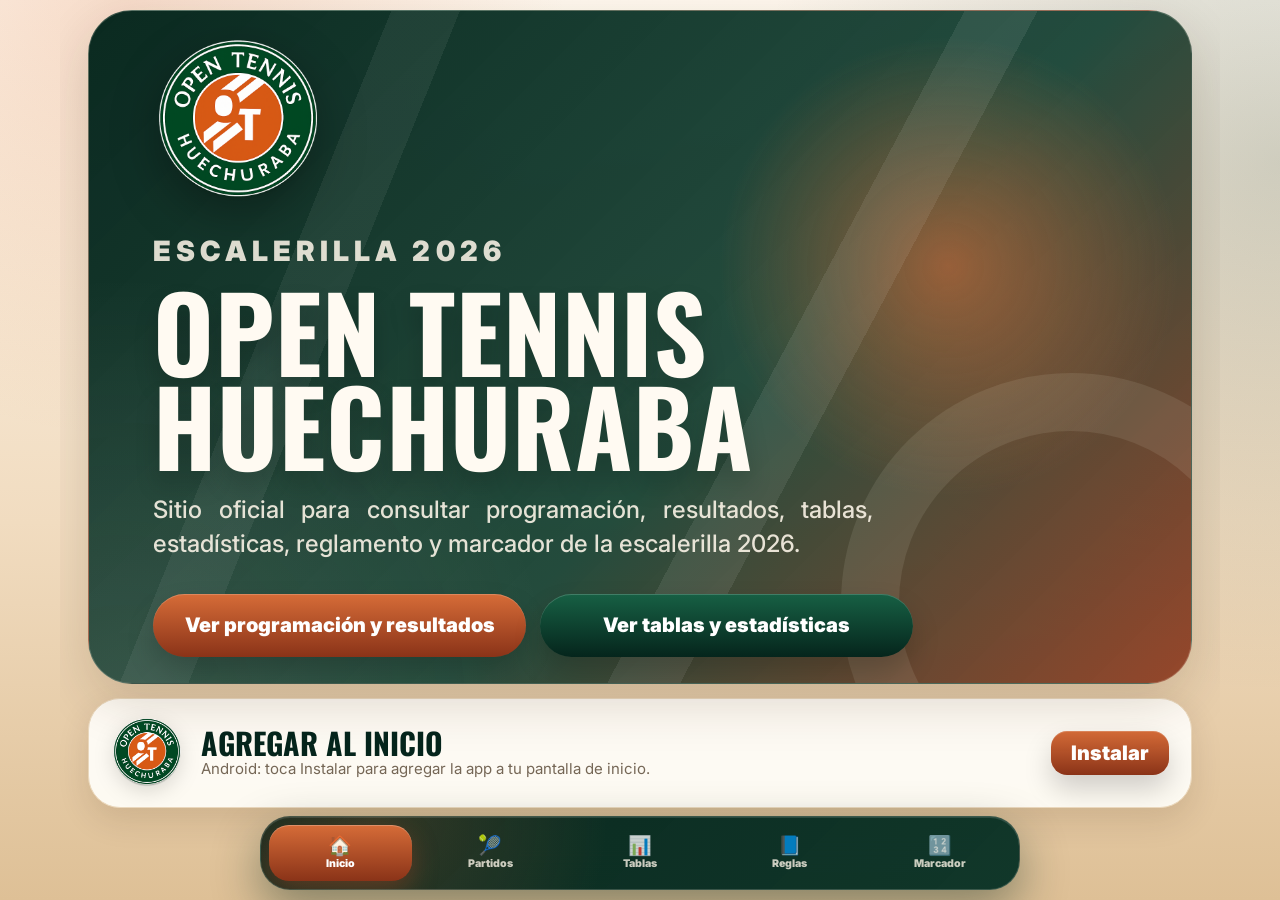
==== index.html @ 9648359b "Add files via upload" ====
<!doctype html>
<html lang="es">
<head>
  <meta charset="utf-8" />
  <meta name="viewport" content="width=device-width, initial-scale=1, viewport-fit=cover" />
  <title>Open Tennis Huechuraba</title>

  <script>
    (function () {
      function isIOSDevice() {
        const ua = window.navigator.userAgent || "";
        const platform = window.navigator.platform || "";

        return (
          /iPhone|iPad|iPod/i.test(ua) ||
          (platform === "MacIntel" && window.navigator.maxTouchPoints > 1)
        );
      }

      function isStandaloneMode() {
        return (
          window.matchMedia("(display-mode: standalone)").matches ||
          window.navigator.standalone === true ||
          document.referrer.startsWith("android-app://")
        );
      }

      if (isIOSDevice()) {
        document.documentElement.classList.add("is-ios-device");
      }

      if (isStandaloneMode()) {
        document.documentElement.classList.add("is-standalone-app");
      }
    })();
  </script>

  <link rel="preconnect" href="https://fonts.googleapis.com">
  <link rel="preconnect" href="https://fonts.gstatic.com" crossorigin>
  <link href="https://fonts.googleapis.com/css2?family=Inter:wght@400;600;700;800;900&family=Oswald:wght@500;700&display=swap" rel="stylesheet">

  <link rel="stylesheet" href="assets/css/styles.css" />
  <link rel="stylesheet" href="assets/css/v3.css" />
  <link rel="stylesheet" href="assets/css/v4.css?v=4.1" />
  <link rel="stylesheet" href="assets/css/v5.css?v=5.2" />

  <link rel="manifest" href="manifest.webmanifest">
  <link rel="icon" type="image/png" sizes="32x32" href="assets/icons/favicon-32.png">
  <link rel="icon" type="image/png" sizes="192x192" href="assets/icons/icon-192.png">
  <link rel="apple-touch-icon" href="assets/icons/apple-touch-icon.png">

  <meta name="theme-color" content="#0b2f25">
  <meta name="mobile-web-app-capable" content="yes">
  <meta name="apple-mobile-web-app-capable" content="yes">
  <meta name="apple-mobile-web-app-status-bar-style" content="black-translucent">
  <meta name="apple-mobile-web-app-title" content="Open Tennis">

  <style>
    .v5-hero-text {
      text-align: justify;
      text-align-last: left;
    }

    .is-standalone-app #installPromptCard {
      display: none !important;
    }

    .is-ios-device:not(.is-standalone-app) #installActionBtn {
      display: none !important;
    }

    .is-ios-device:not(.is-standalone-app) .v5-install-card {
      grid-template-columns: auto 1fr !important;
    }

    .is-ios-device:not(.is-standalone-app) .v5-install-copy p {
      line-height: 1.25;
    }

    .is-standalone-app body.index-page {
      height: 100dvh;
      min-height: 100dvh;
      max-height: 100dvh;
      overflow: hidden !important;
    }

    .is-standalone-app .v5-home-main {
      height: calc(100dvh - 112px);
      min-height: auto !important;
      max-height: calc(100dvh - 112px);
      overflow: hidden !important;
      padding-top: 8px !important;
      padding-bottom: 8px !important;
      display: flex;
      flex-direction: column;
      align-items: center;
      justify-content: center;
      gap: 0 !important;
    }

    .is-standalone-app .v5-hero-card {
      max-height: 100%;
      margin: 0 !important;
      overflow: hidden;
      display: flex;
      flex-direction: column;
      justify-content: center;
    }

    .is-standalone-app .v5-install-card {
      display: none !important;
    }

    .is-standalone-app .app-bottom-nav {
      position: fixed !important;
      bottom: max(8px, env(safe-area-inset-bottom)) !important;
    }

    @media (display-mode: standalone) {
      #installPromptCard {
        display: none !important;
      }

      body.index-page {
        height: 100dvh;
        min-height: 100dvh;
        max-height: 100dvh;
        overflow: hidden !important;
      }

      .v5-home-main {
        height: calc(100dvh - 112px);
        min-height: auto !important;
        max-height: calc(100dvh - 112px);
        overflow: hidden !important;
        padding-top: 8px !important;
        padding-bottom: 8px !important;
        display: flex;
        flex-direction: column;
        align-items: center;
        justify-content: center;
      }

      .v5-hero-card {
        max-height: 100%;
        margin: 0 !important;
        overflow: hidden;
        display: flex;
        flex-direction: column;
        justify-content: center;
      }
    }
  </style>

  <script defer src="assets/js/app.js?v=5"></script>
  <script defer src="assets/js/pwa-install.js?v=5"></script>
</head>

<body class="index-page v5-page">
  <main class="v5-home-main" aria-label="Inicio Open Tennis Huechuraba">
    <section class="v5-hero-card">
      <div class="v5-hero-logo-wrap" aria-hidden="true">
        <img class="v5-hero-logo" src="assets/img/logo-open-tennis.png" alt="">
      </div>

      <p class="v5-eyebrow">Escalerilla 2026</p>

      <h1>Open Tennis<br>Huechuraba</h1>

      <p class="v5-hero-text">
        Sitio oficial para consultar programación, resultados, tablas, estadísticas, reglamento y marcador de la escalerilla 2026.
      </p>

      <div class="v5-hero-actions" aria-label="Accesos principales">
        <a class="v5-btn v5-btn-clay" href="partidos.html">Ver programación y resultados</a>
        <a class="v5-btn v5-btn-green" href="tablas.html">Ver tablas y estadísticas</a>
      </div>
    </section>

    <section id="installPromptCard" class="v5-install-card" aria-label="Agregar al inicio">
      <img src="assets/img/logo-open-tennis.png" alt="Open Tennis Huechuraba">

      <div class="v5-install-copy">
        <h2 id="installCardTitle">Agregar al inicio</h2>
        <p id="installHelpText">Android: toca Instalar para agregar la app a tu pantalla de inicio.</p>
      </div>

      <button id="installActionBtn" class="v5-install-action" type="button">Instalar</button>
    </section>
  </main>

  <nav id="appBottomNav" class="app-bottom-nav" aria-label="Navegación principal">
    <a href="index.html" data-page="index.html">
      <span class="nav-icon" aria-hidden="true">🏠</span>
      <span class="nav-label">Inicio</span>
    </a>

    <a href="partidos.html" data-page="partidos.html">
      <span class="nav-icon" aria-hidden="true">🎾</span>
      <span class="nav-label">Partidos</span>
    </a>

    <a href="tablas.html" data-page="tablas.html">
      <span class="nav-icon" aria-hidden="true">📊</span>
      <span class="nav-label">Tablas</span>
    </a>

    <a href="reglas.html" data-page="reglas.html">
      <span class="nav-icon" aria-hidden="true">📘</span>
      <span class="nav-label">Reglas</span>
    </a>

    <a href="marcador.html" data-page="marcador.html">
      <span class="nav-icon" aria-hidden="true">🔢</span>
      <span class="nav-label">Marcador</span>
    </a>
  </nav>

  <script>
    (function () {
      function isIOSDevice() {
        const ua = window.navigator.userAgent || "";
        const platform = window.navigator.platform || "";

        return (
          /iPhone|iPad|iPod/i.test(ua) ||
          (platform === "MacIntel" && window.navigator.maxTouchPoints > 1)
        );
      }

      function isStandaloneMode() {
        return (
          window.matchMedia("(display-mode: standalone)").matches ||
          window.navigator.standalone === true ||
          document.referrer.startsWith("android-app://")
        );
      }

      function configureInstallCard() {
        const installCard = document.getElementById("installPromptCard");
        const installTitle = document.getElementById("installCardTitle");
        const installText = document.getElementById("installHelpText");
        const installButton = document.getElementById("installActionBtn");

        if (isIOSDevice()) {
          document.documentElement.classList.add("is-ios-device");
        }

        if (isStandaloneMode()) {
          document.documentElement.classList.add("is-standalone-app");

          if (installCard) {
            installCard.hidden = true;
            installCard.style.display = "none";
            installCard.setAttribute("aria-hidden", "true");
          }

          document.body.style.overflow = "hidden";
          document.body.style.height = "100dvh";
          document.body.style.minHeight = "100dvh";
          document.body.style.maxHeight = "100dvh";

          return;
        }

        if (isIOSDevice()) {
          if (installTitle) {
            installTitle.textContent = "Agregar en iPhone";
          }

          if (installText) {
            installText.textContent = "Toca Compartir y elige Agregar a pantalla de inicio.";
          }

          if (installButton) {
            installButton.hidden = true;
            installButton.style.display = "none";
            installButton.setAttribute("aria-hidden", "true");
          }

          return;
        }

        if (installTitle) {
          installTitle.textContent = "Agregar al inicio";
        }

        if (installText) {
          installText.textContent = "Android: toca Instalar para agregar la app a tu pantalla de inicio.";
        }

        if (installButton) {
          installButton.hidden = false;
          installButton.style.display = "";
          installButton.removeAttribute("aria-hidden");
          installButton.textContent = "Instalar";
        }
      }

      configureInstallCard();

      document.addEventListener("DOMContentLoaded", configureInstallCard);
      window.addEventListener("load", configureInstallCard);
      window.addEventListener("resize", configureInstallCard);

      setTimeout(configureInstallCard, 300);
      setTimeout(configureInstallCard, 1000);
      setTimeout(configureInstallCard, 2000);
    })();
  </script>
</body>
</html>
---- assets/css/styles.css ----
:root {
  --green-900: #053b2c;
  --green-800: #07513a;
  --green-700: #2e7d32;
  --green-600: #4f943f;
  --orange: #f28c00;
  --orange-600: #d97800;
  --red: #c62828;
  --bg: #f6f7f5;
  --card: #ffffff;
  --line: #dfe5dc;
  --text: #202421;
  --muted: #66706a;
  --shadow: 0 12px 30px rgba(0, 0, 0, 0.08);
  --radius: 18px;
}

* { box-sizing: border-box; }
body {
  margin: 0;
  font-family: Inter, Arial, system-ui, -apple-system, BlinkMacSystemFont, "Segoe UI", sans-serif;
  color: var(--text);
  background: var(--bg);
}
a { color: inherit; text-decoration: none; }
.layout {
  min-height: 100vh;
  display: grid;
  grid-template-columns: 250px minmax(0, 1fr);
}
.sidebar {
  position: sticky;
  top: 0;
  height: 100vh;
  background: white;
  border-right: 1px solid var(--line);
  padding: 34px 24px;
  z-index: 20;
}
.brand {
  display: block;
  color: #ff4f4f;
  font-family: Oswald, Impact, sans-serif;
  font-size: 28px;
  line-height: 1.05;
  margin-bottom: 42px;
}
.nav { display: grid; gap: 8px; }
.nav a {
  padding: 10px 12px;
  border-radius: 10px;
  color: #2c302d;
  font-size: 15px;
}
.nav a:hover, .nav a.active { background: #202020; color: white; }
.main {
  width: min(1120px, 100%);
  padding: 36px clamp(18px, 4vw, 56px);
}
.hero {
  min-height: 290px;
  border-radius: 0 0 30px 30px;
  background:
    linear-gradient(90deg, rgba(5, 59, 44, .92), rgba(5, 59, 44, .56)),
    radial-gradient(circle at 80% 40%, rgba(242, 140, 0, .34), transparent 28%),
    linear-gradient(135deg, #0b3d2f, #65401f);
  color: white;
  display: grid;
  align-content: center;
  padding: 42px;
  margin-bottom: 28px;
  box-shadow: var(--shadow);
}
.hero h1 { font-size: clamp(38px, 7vw, 70px); line-height: .95; margin: 0; }
.hero p { max-width: 650px; font-size: 18px; opacity: .92; }
.actions { display: flex; gap: 16px; flex-wrap: wrap; margin-top: 18px; }
.btn {
  border: 0;
  cursor: pointer;
  padding: 12px 18px;
  border-radius: 12px;
  color: white;
  background: var(--green-700);
  font-weight: 800;
  display: inline-flex;
  justify-content: center;
  align-items: center;
  gap: 8px;
}
.btn.orange { background: var(--orange); }
.btn.red { background: var(--red); }
.btn.ghost { background: white; color: var(--green-800); border: 1px solid var(--line); }
.btn.full { width: 100%; }
.card {
  background: var(--card);
  border: 1px solid var(--line);
  border-radius: var(--radius);
  box-shadow: var(--shadow);
  padding: 24px;
  margin-bottom: 22px;
}
.card h2 { margin: 0 0 10px; }
.muted { color: var(--muted); }
.grid-2 { display: grid; grid-template-columns: repeat(2, minmax(0, 1fr)); gap: 16px; }
.page-title { margin: 0 0 18px; font-size: clamp(28px, 4vw, 44px); color: #0b3d2b; }
.page-subtitle { margin: -8px 0 22px; color: #666; }
@media (max-width: 820px) {
  .layout { grid-template-columns: 1fr; }
  .sidebar {
    position: static;
    height: auto;
    padding: 16px;
    border-right: 0;
    border-bottom: 1px solid var(--line);
  }
  .brand { font-size: 24px; margin-bottom: 14px; }
  .nav { display: flex; gap: 6px; overflow-x: auto; padding-bottom: 4px; }
  .nav a { white-space: nowrap; font-size: 14px; padding: 9px 10px; }
  .main { padding: 20px 12px 34px; }
  .hero { padding: 28px 22px; min-height: 240px; }
  .grid-2 { grid-template-columns: 1fr; }
}


/* =========================================================
   App mode - Etapas 1 y 2
   - Evita scroll horizontal en móvil.
   - Convierte la navegación en barra inferior tipo app.
   - Mantiene una barra superior compacta en celular.
   ========================================================= */
html,
body {
  width: 100%;
  max-width: 100%;
  overflow-x: hidden;
  -webkit-text-size-adjust: 100%;
  text-size-adjust: 100%;
}

body {
  overscroll-behavior-x: none;
}

img,
svg,
canvas,
video,
iframe,
table {
  max-width: 100%;
}

button,
input,
select,
textarea {
  max-width: 100%;
}

.layout,
.main,
.app-main,
.card,
.hero,
.programacion-app,
.rankings-app,
.reglamento-viewer,
.reglamento-page,
.card-partido,
.cancha-card,
.semana-box,
.categoria-ranking,
.card-jugador,
.detalle-box,
.detalle-grid,
.mobile-detalle-grid,
.mobile-detalle-extra {
  min-width: 0;
}

.main {
  margin: 0 auto;
}

.nav a {
  display: flex;
  align-items: center;
  gap: 9px;
}

.nav-icon {
  line-height: 1;
  flex: 0 0 auto;
}

.nav-label {
  min-width: 0;
}

/* Refuerzos de responsividad para módulos heredados desde Google Sites */
.programacion-app table,
.rankings-app table {
  min-width: 760px;
}

.desktop-view,
.desktop-ranking {
  overflow-x: auto;
  -webkit-overflow-scrolling: touch;
}

.reglamento-page img {
  width: 100%;
  height: auto;
}

@media (max-width: 900px) {
  .desktop-view,
  .desktop-ranking {
    display: none !important;
  }

  .mobile-view,
  .cards-ranking {
    display: block !important;
  }

  .programacion-app table,
  .rankings-app table {
    display: none !important;
  }
}

@media (max-width: 820px) {
  body {
    background: #f5f7f4;
  }

  .layout {
    display: block;
    width: 100%;
    max-width: 100%;
    min-height: 100dvh;
    padding-bottom: calc(78px + env(safe-area-inset-bottom));
    overflow-x: hidden;
  }

  .sidebar {
    position: sticky;
    top: 0;
    height: auto;
    width: 100%;
    display: flex;
    align-items: center;
    justify-content: space-between;
    padding: calc(10px + env(safe-area-inset-top)) 14px 10px;
    border-right: 0;
    border-bottom: 1px solid rgba(223,229,220,0.95);
    background: rgba(255,255,255,0.96);
    backdrop-filter: blur(16px);
    -webkit-backdrop-filter: blur(16px);
    z-index: 150;
    box-shadow: 0 5px 18px rgba(0,0,0,0.06);
  }

  .brand {
    margin: 0;
    color: var(--green-900);
    font-size: 21px;
    line-height: 0.98;
    letter-spacing: 0.2px;
  }

  .nav {
    position: fixed;
    left: 0;
    right: 0;
    bottom: 0;
    height: calc(68px + env(safe-area-inset-bottom));
    display: grid;
    grid-template-columns: repeat(5, minmax(0, 1fr));
    gap: 5px;
    padding: 6px 7px calc(6px + env(safe-area-inset-bottom));
    overflow: visible;
    background: rgba(255,255,255,0.98);
    border-top: 1px solid rgba(223,229,220,0.98);
    box-shadow: 0 -8px 24px rgba(0,0,0,0.11);
    z-index: 250;
  }

  .nav a {
    min-width: 0;
    width: 100%;
    height: 56px;
    padding: 7px 4px 6px;
    border-radius: 16px;
    display: flex;
    flex-direction: column;
    justify-content: center;
    align-items: center;
    gap: 4px;
    text-align: center;
    color: #2f3b35;
    font-size: 10.8px;
    line-height: 1.05;
    font-weight: 900;
    white-space: normal;
    overflow: hidden;
    -webkit-tap-highlight-color: transparent;
  }

  .nav a:hover,
  .nav a.active {
    background: linear-gradient(180deg, var(--green-600), var(--green-700));
    color: white;
  }

  .nav-icon {
    display: block;
    font-size: 20px;
    line-height: 1;
  }

  .nav-label {
    display: block;
    max-width: 100%;
    overflow: hidden;
    text-overflow: ellipsis;
  }

  .main {
    width: 100%;
    max-width: 720px;
    padding: 14px 12px 22px;
    overflow-x: hidden;
  }

  .page-title {
    margin-top: 4px;
    font-size: clamp(28px, 8vw, 42px);
  }

  .hero {
    min-height: auto;
    padding: 30px 20px;
    border-radius: 22px;
    margin-bottom: 16px;
  }

  .hero h1 {
    font-size: clamp(34px, 10vw, 52px);
  }

  .hero p {
    font-size: 15.5px;
  }

  .actions {
    display: grid;
    grid-template-columns: 1fr;
    gap: 10px;
  }

  .btn {
    min-height: 46px;
    border-radius: 14px;
  }

  .card {
    padding: 18px;
    border-radius: 18px;
    box-shadow: 0 6px 20px rgba(0,0,0,0.08);
  }

  .grid-2 {
    grid-template-columns: 1fr;
  }

  .bloque {
    margin-bottom: 22px;
  }

  .bloque h2,
  .rankings-header h2 {
    font-size: 20px;
  }

  #buscador {
    width: 100% !important;
    min-height: 46px;
    font-size: 16px;
  }

  .semana-box,
  .cancha-card,
  .card-partido,
  .categoria-ranking,
  .card-jugador,
  .reglamento-page {
    width: 100%;
    max-width: 100%;
  }

  .cancha-titulo,
  .semana-btn,
  .categoria-titulo {
    touch-action: manipulation;
  }

  .partido-jugadores,
  .card-jugadores,
  .card-nombre,
  .mobile-detalle-extra-linea,
  .historial-item {
    overflow-wrap: anywhere;
    word-break: normal;
  }

  .card-jugador-main,
  .mobile-ranking-header {
    grid-template-columns: 36px minmax(0, 1fr) 34px 28px 58px;
  }

  .mobile-detalle-grid {
    grid-template-columns: repeat(2, minmax(0, 1fr));
  }

  .reglamento-viewer {
    max-width: 100%;
  }
}

@media (max-width: 380px) {
  .nav a {
    font-size: 9.8px;
    border-radius: 14px;
  }

  .nav-icon {
    font-size: 18px;
  }

  .main {
    padding-left: 9px;
    padding-right: 9px;
  }

  .mobile-detalle-grid {
    grid-template-columns: 1fr;
  }
}
---- assets/css/v3.css ----
/* =========================================================
   Open Tennis Huechuraba · V3 App
   Tema inspirado en cancha de arcilla / Roland Garros
   Etapa 1 + 2 refinadas: app shell, bottom menu y mobile-first.
   ========================================================= */
:root {
  --green-900: #0b2f25;
  --green-800: #123d31;
  --green-700: #1e5b45;
  --green-600: #477f5b;
  --green-500: #6f9f6a;
  --clay-900: #7b321c;
  --clay-800: #9d4525;
  --clay-700: #bd5b31;
  --clay-600: #d37440;
  --clay-500: #e58b54;
  --cream: #fff7e9;
  --cream-2: #f5ead7;
  --paper: #fffdf8;
  --line: #ead8bd;
  --text: #1f2924;
  --muted: #6f6254;
  --gold: #d9a441;
  --red: #b83c2e;
  --bg: #f2e4d0;
  --card: #fffdf8;
  --orange: var(--clay-700);
  --orange-600: var(--clay-800);
  --club-green: var(--green-700);
  --club-green-dark: var(--green-900);
  --club-orange: var(--clay-700);
  --club-orange-dark: var(--clay-800);
  --soft-green: #e9f2e7;
  --soft-orange: #fff0e4;
  --shadow: 0 18px 45px rgba(45, 25, 12, 0.13);
  --radius: 22px;
}

html,
body {
  width: 100% !important;
  max-width: 100% !important;
  margin: 0 !important;
  overflow-x: hidden !important;
  -webkit-text-size-adjust: 100%;
  text-size-adjust: 100%;
  background:
    radial-gradient(circle at top left, rgba(211,116,64,.18), transparent 30%),
    linear-gradient(180deg, #fff8ec 0%, #f2e4d0 48%, #e7d0b2 100%) !important;
  color: var(--text) !important;
}

body::before {
  content: "";
  position: fixed;
  inset: 0;
  pointer-events: none;
  background-image:
    linear-gradient(90deg, rgba(123,50,28,.035) 1px, transparent 1px),
    linear-gradient(180deg, rgba(123,50,28,.025) 1px, transparent 1px);
  background-size: 24px 24px;
  opacity: .55;
  z-index: -1;
}

*, *::before, *::after { box-sizing: border-box !important; }
img, svg, canvas, video, iframe { max-width: 100% !important; height: auto; }
button, input, select, textarea { max-width: 100% !important; }
a { -webkit-tap-highlight-color: transparent; }

/* ---------- Shell tipo app ---------- */
.layout,
.app-shell {
  display: block !important;
  width: 100% !important;
  max-width: 100% !important;
  min-height: 100dvh !important;
  padding-bottom: calc(88px + env(safe-area-inset-bottom)) !important;
  overflow-x: hidden !important;
}

.sidebar,
.app-topbar {
  position: sticky !important;
  top: 0 !important;
  width: 100% !important;
  height: auto !important;
  min-height: 62px !important;
  display: flex !important;
  align-items: center !important;
  justify-content: center !important;
  padding: calc(10px + env(safe-area-inset-top)) 14px 10px !important;
  border-right: 0 !important;
  border-bottom: 1px solid rgba(255, 247, 233, 0.18) !important;
  background:
    linear-gradient(135deg, rgba(11,47,37,.98), rgba(30,91,69,.95)),
    radial-gradient(circle at 85% 20%, rgba(211,116,64,.35), transparent 32%) !important;
  color: var(--cream) !important;
  box-shadow: 0 10px 28px rgba(11,47,37,.22) !important;
  z-index: 200 !important;
  backdrop-filter: blur(16px);
  -webkit-backdrop-filter: blur(16px);
}

.brand {
  margin: 0 !important;
  color: var(--cream) !important;
  font-family: Oswald, Inter, Arial, sans-serif !important;
  font-size: clamp(22px, 4vw, 30px) !important;
  line-height: .95 !important;
  letter-spacing: .4px !important;
  text-align: center !important;
  text-transform: uppercase !important;
  text-shadow: 0 2px 10px rgba(0,0,0,.22) !important;
}

.brand::after {
  content: "Escalerilla 2026";
  display: block;
  margin-top: 4px;
  color: #f0b376;
  font-family: Inter, Arial, sans-serif;
  font-size: 10px;
  line-height: 1;
  letter-spacing: 1.7px;
  font-weight: 900;
}

.nav,
.app-nav {
  position: fixed !important;
  left: 50% !important;
  right: auto !important;
  bottom: max(10px, env(safe-area-inset-bottom)) !important;
  transform: translateX(-50%) !important;
  width: calc(100% - 22px) !important;
  max-width: 760px !important;
  height: 72px !important;
  display: grid !important;
  grid-template-columns: repeat(5, minmax(0, 1fr)) !important;
  gap: 7px !important;
  padding: 8px !important;
  margin: 0 !important;
  overflow: visible !important;
  background: rgba(11,47,37,.96) !important;
  border: 1px solid rgba(255,247,233,.18) !important;
  border-radius: 26px !important;
  box-shadow: 0 18px 42px rgba(11,47,37,.36), inset 0 1px 0 rgba(255,255,255,.12) !important;
  z-index: 500 !important;
  backdrop-filter: blur(18px);
  -webkit-backdrop-filter: blur(18px);
}

.nav a,
.app-nav a {
  min-width: 0 !important;
  width: 100% !important;
  height: 54px !important;
  padding: 6px 3px !important;
  border-radius: 18px !important;
  display: flex !important;
  flex-direction: column !important;
  justify-content: center !important;
  align-items: center !important;
  gap: 4px !important;
  color: rgba(255,247,233,.78) !important;
  background: transparent !important;
  font-size: 10.7px !important;
  line-height: 1.05 !important;
  font-weight: 900 !important;
  text-align: center !important;
  white-space: normal !important;
  text-decoration: none !important;
}

.nav a:hover,
.nav a.active,
.app-nav a:hover,
.app-nav a.active {
  color: #fff !important;
  background: linear-gradient(180deg, var(--clay-600), var(--clay-800)) !important;
  box-shadow: 0 8px 22px rgba(189,91,49,.34), inset 0 1px 0 rgba(255,255,255,.22) !important;
}

.nav-icon { font-size: 20px !important; line-height: 1 !important; }
.nav-label { display: block !important; max-width: 100% !important; overflow: hidden !important; text-overflow: ellipsis !important; }

.main,
.app-main {
  width: 100% !important;
  max-width: 1040px !important;
  margin: 0 auto !important;
  padding: clamp(14px, 3vw, 30px) clamp(10px, 3.4vw, 34px) 28px !important;
  overflow-x: hidden !important;
}

.page-title {
  color: var(--green-900) !important;
  font-family: Oswald, Inter, Arial, sans-serif !important;
  font-size: clamp(32px, 7vw, 56px) !important;
  line-height: .98 !important;
  letter-spacing: .3px !important;
  text-transform: uppercase !important;
  margin: 6px 0 18px !important;
}

.page-subtitle,
.muted { color: var(--muted) !important; }

/* ---------- Tema general ---------- */
.hero {
  border-radius: 28px !important;
  border: 1px solid rgba(255,247,233,.22) !important;
  background:
    linear-gradient(135deg, rgba(11,47,37,.95), rgba(30,91,69,.72)),
    radial-gradient(circle at 84% 40%, rgba(211,116,64,.62), transparent 28%),
    linear-gradient(135deg, var(--green-900), var(--clay-800)) !important;
  box-shadow: var(--shadow) !important;
  overflow: hidden !important;
}

.hero h1,
.hero h2 {
  font-family: Oswald, Inter, Arial, sans-serif !important;
  text-transform: uppercase !important;
  letter-spacing: .4px !important;
}

.card,
.bloque,
.setup-card,
.score-card,
.side-card,
.status-card,
.final-card,
.history-card,
.reglamento-card,
.rule-card,
.categoria-ranking,
.cancha-card,
.semana-box,
.card-partido,
.card-jugador,
.criterios-box {
  background: rgba(255,253,248,.94) !important;
  border: 1px solid var(--line) !important;
  border-radius: var(--radius) !important;
  box-shadow: var(--shadow) !important;
}

.btn,
button:not(.semana-btn):not(.categoria-titulo):not(.history-toggle),
.point-btn {
  border-radius: 16px !important;
}

.btn,
.btn.orange,
.orange-btn,
.point-btn,
.reglamento-pill {
  background: linear-gradient(180deg, var(--clay-600), var(--clay-800)) !important;
  color: white !important;
}

.btn:not(.orange),
.btn.green,
.ghost:hover {
  background: linear-gradient(180deg, var(--green-600), var(--green-800)) !important;
  color: white !important;
}

.btn.ghost,
.ghost {
  background: var(--paper) !important;
  color: var(--green-900) !important;
  border: 1px solid var(--line) !important;
}

/* ---------- Partidos ---------- */
.programacion-app,
.rankings-app {
  font-family: Inter, Arial, sans-serif !important;
  color: var(--text) !important;
}

.programacion-app .bloque,
.rankings-header,
.criterios-box {
  padding: clamp(14px, 2.5vw, 22px) !important;
}

.bloque h2,
.rankings-header h2,
.criterios-box h3,
.status-title,
.side-title {
  color: var(--green-900) !important;
  font-family: Oswald, Inter, Arial, sans-serif !important;
  text-transform: uppercase !important;
  letter-spacing: .2px !important;
}

#buscador,
select {
  border: 1px solid var(--line) !important;
  background: #fffaf2 !important;
  color: var(--text) !important;
  box-shadow: inset 0 1px 0 rgba(255,255,255,.5) !important;
}

#buscador:focus,
select:focus {
  border-color: var(--clay-600) !important;
  box-shadow: 0 0 0 4px rgba(211,116,64,.16) !important;
  outline: none !important;
}

th,
.tabla-ranking th,
.semana-btn,
.categoria-titulo,
.sets-head {
  background: linear-gradient(180deg, var(--green-700), var(--green-900)) !important;
  border-color: rgba(255,255,255,.12) !important;
  color: #fffaf1 !important;
}

.separador-naranja td,
.cancha-titulo,
.categoria-b .categoria-titulo,
.categoria-d .categoria-titulo,
.categoria-b .tabla-ranking th,
.categoria-d .tabla-ranking th {
  background: linear-gradient(180deg, var(--clay-600), var(--clay-800)) !important;
  color: white !important;
  border-color: var(--clay-800) !important;
}

.separador-verde td {
  background: linear-gradient(180deg, var(--green-600), var(--green-800)) !important;
  color: white !important;
}

.estado-jugado,
.badge.green {
  background: #e7f0df !important;
  color: var(--green-800) !important;
  border: 1px solid #b8cda6 !important;
}

.estado-pendiente,
.badge.red {
  background: var(--red) !important;
  color: white !important;
  border-color: var(--red) !important;
}

.estado-programado,
.badge.blue {
  background: #eaf1ec !important;
  color: var(--green-900) !important;
  border: 1px solid #c7d5c9 !important;
}

.resultado-box,
.resultado-tabla,
.zona-ascenso {
  background: #edf4e6 !important;
  color: var(--green-800) !important;
  border-color: #bbd2aa !important;
}

.observacion-box,
.observacion-tabla,
.badge.orange,
.zona-campeon,
.zona-repechaje {
  background: #fff0e4 !important;
  color: var(--clay-800) !important;
  border-color: #edc49b !important;
}

.fecha-box {
  background: #f6efe4 !important;
  color: var(--muted) !important;
}

.zona-descenso { background: #f9e4df !important; color: var(--red) !important; border-color: #e2afa6 !important; }

/* ---------- Rankings ---------- */
.cards-ranking { background: rgba(245,234,215,.65) !important; }
.mobile-ranking-header {
  background: #efe2cd !important;
  border-color: var(--line) !important;
  color: var(--green-900) !important;
}
.card-accion {
  background: #f6ead4 !important;
  border-color: #dfc7a5 !important;
  color: var(--green-900) !important;
}
.card-jugador.abierto {
  background: #fff9ef !important;
  border-color: var(--clay-600) !important;
  box-shadow: 0 12px 26px rgba(189,91,49,.18) !important;
}
.detalle-icono { background: linear-gradient(180deg, var(--clay-600), var(--clay-800)) !important; }

/* ---------- Marcador ---------- */
.app {
  max-width: 1040px !important;
  padding: clamp(12px, 3vw, 24px) !important;
}
.header h1 { color: var(--green-900) !important; font-family: Oswald, Inter, Arial, sans-serif !important; text-transform: uppercase !important; }
.match-banner { background: linear-gradient(135deg, var(--green-800), var(--green-900)) !important; }
.player-control.serving { border-color: var(--clay-600) !important; background: #fff0e4 !important; }
.player-control.serving .point-btn { background: linear-gradient(180deg, var(--clay-600), var(--clay-800)) !important; }
.game-points { color: var(--green-800) !important; }
.player-control.serving .game-points { color: var(--clay-800) !important; }
.danger-btn { background: var(--red) !important; color: white !important; }

/* ---------- Sin scroll horizontal ---------- */
.programacion-app,
.rankings-app,
.reglamento-text,
.reglamento-section,
.reglamento-grid,
.main,
.app-main,
.card,
.bloque,
.cancha-card,
.semana-box,
.card-partido,
.categoria-ranking,
.card-jugador,
.score-card,
.setup-card,
.side-card,
.sets-table {
  width: 100% !important;
  max-width: 100% !important;
  min-width: 0 !important;
  overflow-wrap: anywhere !important;
}

.desktop-view,
.desktop-ranking {
  overflow-x: auto !important;
  -webkit-overflow-scrolling: touch !important;
}

.programacion-app table,
.rankings-app table {
  min-width: 740px !important;
}

/* ---------- Móvil ---------- */
@media (max-width: 900px) {
  .main,
  .app-main,
  .app {
    max-width: 720px !important;
    padding-left: 10px !important;
    padding-right: 10px !important;
  }

  .desktop-view,
  .desktop-ranking { display: none !important; }
  .mobile-view,
  .cards-ranking { display: block !important; }
  .programacion-app table,
  .rankings-app table { display: none !important; }

  .page-title { margin-top: 2px !important; }
  .hero { padding: 28px 18px !important; min-height: auto !important; }
  .actions { display: grid !important; grid-template-columns: 1fr !important; gap: 10px !important; }
  .grid-2 { grid-template-columns: 1fr !important; }
  .bloque { margin-bottom: 18px !important; }
  #buscador { width: 100% !important; min-height: 48px !important; font-size: 16px !important; }
  .mobile-detalle-grid { grid-template-columns: repeat(2, minmax(0,1fr)) !important; }
  .card-jugador-main,
  .mobile-ranking-header { grid-template-columns: 36px minmax(0, 1fr) 34px 28px 58px !important; }
  .main { padding-bottom: 26px !important; }
}

@media (max-width: 520px) {
  .nav,
  .app-nav {
    width: calc(100% - 14px) !important;
    height: 70px !important;
    gap: 4px !important;
    padding: 7px !important;
    border-radius: 23px !important;
  }
  .nav a,
  .app-nav a { height: 54px !important; font-size: 9.8px !important; border-radius: 16px !important; }
  .nav-icon { font-size: 18px !important; }
  .brand { font-size: 22px !important; }
  .main,
  .app-main { padding-left: 8px !important; padding-right: 8px !important; }
  .card,
  .bloque,
  .rankings-header,
  .criterios-box,
  .setup-card,
  .score-card,
  .side-card { padding: 13px !important; }
  .mobile-detalle-grid { grid-template-columns: 1fr 1fr !important; gap: 7px !important; }
}

@media (max-width: 360px) {
  .mobile-detalle-grid { grid-template-columns: 1fr !important; }
  .nav a,
  .app-nav a { font-size: 9.2px !important; }
}

/* ---------- Reglamento en texto V3 ---------- */
.reglamento-text {
  max-width: 980px !important;
}

.rules-hero {
  position: relative;
  overflow: hidden;
  border-radius: 30px;
  padding: clamp(28px, 6vw, 58px);
  margin-bottom: 20px;
  color: #fffaf1;
  background:
    linear-gradient(135deg, rgba(11,47,37,.96), rgba(18,61,49,.82)),
    radial-gradient(circle at 82% 35%, rgba(211,116,64,.72), transparent 28%);
  box-shadow: var(--shadow);
  border: 1px solid rgba(255,247,233,.18);
}

.rules-hero::after {
  content: "";
  position: absolute;
  right: -60px;
  bottom: -80px;
  width: 240px;
  height: 240px;
  border-radius: 50%;
  border: 18px solid rgba(211,116,64,.55);
  box-shadow: inset 0 0 0 10px rgba(255,247,233,.17);
  transform: rotate(-20deg);
}

.rules-eyebrow {
  color: #f0b376;
  text-transform: uppercase;
  letter-spacing: 2px;
  font-weight: 900;
  font-size: 12px;
  margin-bottom: 12px;
}

.rules-hero h1 {
  position: relative;
  z-index: 2;
  font-family: Oswald, Inter, Arial, sans-serif;
  text-transform: uppercase;
  letter-spacing: .6px;
  font-size: clamp(46px, 12vw, 96px);
  line-height: .9;
  margin: 0;
}

.rules-hero p {
  position: relative;
  z-index: 2;
  margin: 12px 0 0;
  color: #f7c08b;
  text-transform: uppercase;
  font-family: Oswald, Inter, Arial, sans-serif;
  letter-spacing: 1.8px;
  font-size: clamp(18px, 4vw, 30px);
}

.reglamento-section {
  display: grid;
  grid-template-columns: 72px minmax(0, 1fr);
  gap: 14px;
  margin-bottom: 18px;
}

.section-kicker {
  position: sticky;
  top: 86px;
  align-self: start;
  width: 64px;
  height: 64px;
  border-radius: 50%;
  display: flex;
  align-items: center;
  justify-content: center;
  background: linear-gradient(180deg, var(--green-800), var(--green-900));
  color: #fffaf1;
  border: 3px solid rgba(255,247,233,.86);
  box-shadow: 0 13px 25px rgba(11,47,37,.22);
  font-family: Oswald, Inter, Arial, sans-serif;
  font-size: 32px;
  font-weight: 900;
}

.section-content {
  min-width: 0;
  padding: clamp(14px, 2.5vw, 24px);
  border-radius: 26px;
  background: rgba(255,253,248,.9);
  border: 1px solid var(--line);
  box-shadow: var(--shadow);
}

.section-content h2 {
  margin: 0 0 14px;
  font-family: Oswald, Inter, Arial, sans-serif;
  color: var(--green-900);
  text-transform: uppercase;
  letter-spacing: .3px;
  font-size: clamp(28px, 5vw, 46px);
  line-height: 1;
  border-bottom: 4px solid var(--clay-600);
  padding-bottom: 10px;
}

.reglamento-grid {
  display: grid;
  grid-template-columns: repeat(2, minmax(0, 1fr));
  gap: 12px;
}

.rule-card {
  display: grid;
  grid-template-columns: 44px minmax(0, 1fr);
  gap: 12px;
  padding: 15px;
  margin-bottom: 12px;
  border-radius: 20px;
  background: #fffaf2;
  border: 1px solid var(--line);
  box-shadow: 0 8px 22px rgba(45,25,12,.07);
}

.reglamento-grid .rule-card { margin-bottom: 0; }
.rule-card-wide { grid-column: 1 / -1; }
.rule-card-highlight {
  background: linear-gradient(180deg, #fff3e6, #fffaf2) !important;
  border-color: #e8bd91 !important;
}

.rule-number {
  width: 38px;
  height: 38px;
  border-radius: 50%;
  display: flex;
  align-items: center;
  justify-content: center;
  background: linear-gradient(180deg, var(--clay-600), var(--clay-800));
  color: white;
  font-family: Oswald, Inter, Arial, sans-serif;
  font-weight: 900;
  font-size: 19px;
  box-shadow: 0 8px 18px rgba(189,91,49,.24);
}

.rule-card h3 {
  margin: 1px 0 8px;
  font-family: Oswald, Inter, Arial, sans-serif;
  color: var(--green-900);
  text-transform: uppercase;
  letter-spacing: .15px;
  font-size: 23px;
  line-height: 1.05;
}

.rule-card p {
  margin: 0 0 8px;
  line-height: 1.55;
  color: #2f332f;
}

.rule-card ul {
  margin: 7px 0 9px;
  padding-left: 18px;
}

.rule-card li {
  margin: 5px 0;
  line-height: 1.42;
}

.rule-card li::marker { color: var(--clay-700); }
.rule-card strong { color: var(--clay-800); font-weight: 900; }
.compact-list { columns: 2; max-width: 220px; }
.last-rule-section { margin-bottom: 0; }

@media (max-width: 760px) {
  .reglamento-section {
    grid-template-columns: 1fr;
    gap: 8px;
  }
  .section-kicker {
    position: static;
    width: 52px;
    height: 52px;
    font-size: 27px;
    margin-left: 8px;
    margin-bottom: -26px;
    z-index: 2;
  }
  .section-content {
    padding-top: 34px !important;
    border-radius: 22px;
  }
  .reglamento-grid {
    grid-template-columns: 1fr;
  }
  .rule-card {
    grid-template-columns: 36px minmax(0, 1fr);
    gap: 10px;
    padding: 12px;
    border-radius: 18px;
  }
  .rule-number {
    width: 32px;
    height: 32px;
    font-size: 17px;
  }
  .rule-card h3 { font-size: 20px; }
  .rule-card p,
  .rule-card li { font-size: 14.5px; }
  .rules-hero { border-radius: 24px; padding: 30px 18px; }
}

.marcador-app {
  padding-bottom: calc(98px + env(safe-area-inset-bottom)) !important;
}

.marcador-app .score-layout {
  width: 100% !important;
  max-width: 100% !important;
  min-width: 0 !important;
}
---- assets/css/v4.css ----
/* =========================================================
   Open Tennis Huechuraba · V4
   PWA + navegación inferior + tema arcilla/club + desktop refinado
   ========================================================= */
:root {
  --v4-green-950: #06231b;
  --v4-green-900: #0b2f25;
  --v4-green-800: #123d31;
  --v4-green-700: #1d5a43;
  --v4-clay-900: #803018;
  --v4-clay-800: #a34622;
  --v4-clay-700: #c46032;
  --v4-clay-600: #e0834c;
  --v4-cream: #fff7e9;
  --v4-cream-2: #f6e7d0;
  --v4-paper: #fffdf8;
  --v4-line: #ead7ba;
  --v4-text: #1e2923;
  --v4-muted: #6d6255;
  --v4-shadow: 0 18px 52px rgba(44, 23, 9, .13);
}

html {
  width: 100%;
  overflow-x: hidden;
  scroll-behavior: smooth;
}

body {
  width: 100%;
  min-width: 0;
  overflow-x: hidden !important;
  font-family: Inter, Arial, sans-serif !important;
  color: var(--v4-text) !important;
  background:
    radial-gradient(circle at 12% 0%, rgba(196, 96, 50, .18), transparent 28%),
    radial-gradient(circle at 95% 12%, rgba(11, 47, 37, .16), transparent 32%),
    linear-gradient(180deg, #fff9ef 0%, #f2dfc3 52%, #e6c9a6 100%) !important;
}

body.install-modal-open { overflow: hidden !important; }

*, *::before, *::after { box-sizing: border-box !important; }
img, svg, canvas, video, iframe { max-width: 100% !important; height: auto; }
a { color: inherit; }

/* ---------- App shell ---------- */
.layout,
.app-shell {
  min-height: 100dvh !important;
  width: 100% !important;
  max-width: none !important;
  padding-bottom: calc(96px + env(safe-area-inset-bottom)) !important;
}

.sidebar,
.app-topbar {
  position: sticky !important;
  top: 0 !important;
  z-index: 450 !important;
  width: 100% !important;
  min-height: 74px !important;
  padding: calc(9px + env(safe-area-inset-top)) clamp(12px, 3vw, 26px) 10px !important;
  display: flex !important;
  justify-content: center !important;
  align-items: center !important;
  background:
    linear-gradient(135deg, rgba(6,35,27,.98), rgba(18,61,49,.96)),
    radial-gradient(circle at 80% 0%, rgba(224,131,76,.28), transparent 34%) !important;
  color: var(--v4-cream) !important;
  border-bottom: 1px solid rgba(255, 247, 233, .16) !important;
  border-right: 0 !important;
  box-shadow: 0 12px 34px rgba(6,35,27,.23) !important;
  backdrop-filter: blur(18px);
  -webkit-backdrop-filter: blur(18px);
}

.brand {
  display: inline-flex !important;
  align-items: center !important;
  justify-content: center !important;
  gap: 10px !important;
  margin: 0 !important;
  text-decoration: none !important;
  color: var(--v4-cream) !important;
  text-align: left !important;
  font-family: Oswald, Inter, Arial, sans-serif !important;
  line-height: 1 !important;
  text-transform: uppercase !important;
  letter-spacing: .3px !important;
}

.brand-logo {
  width: 46px !important;
  height: 46px !important;
  object-fit: contain !important;
  flex: 0 0 auto !important;
  filter: drop-shadow(0 8px 12px rgba(0,0,0,.24));
}

.brand-text { display: grid; gap: 1px; min-width: 0; }
.brand-main { font-size: clamp(22px, 3.4vw, 30px); font-weight: 900; }
.brand-sub { font-family: Inter, Arial, sans-serif; font-size: 10px; letter-spacing: 1.4px; color: #e9ac73; font-weight: 900; }
.brand::after { content: none !important; }

.nav,
.app-nav {
  position: fixed !important;
  left: 50% !important;
  right: auto !important;
  bottom: max(10px, env(safe-area-inset-bottom)) !important;
  transform: translateX(-50%) !important;
  width: min(760px, calc(100% - 20px)) !important;
  height: 74px !important;
  display: grid !important;
  grid-template-columns: repeat(5, minmax(0, 1fr)) !important;
  gap: 7px !important;
  padding: 8px !important;
  margin: 0 !important;
  border-radius: 28px !important;
  background: rgba(6, 35, 27, .96) !important;
  border: 1px solid rgba(255,247,233,.16) !important;
  box-shadow: 0 18px 46px rgba(6,35,27,.38), inset 0 1px 0 rgba(255,255,255,.12) !important;
  backdrop-filter: blur(18px);
  -webkit-backdrop-filter: blur(18px);
  z-index: 800 !important;
}

.nav a,
.app-nav a {
  width: 100% !important;
  height: 56px !important;
  min-width: 0 !important;
  padding: 6px 3px !important;
  display: flex !important;
  flex-direction: column !important;
  justify-content: center !important;
  align-items: center !important;
  gap: 4px !important;
  border-radius: 19px !important;
  text-decoration: none !important;
  color: rgba(255,247,233,.78) !important;
  background: transparent !important;
  font-size: 10.8px !important;
  line-height: 1 !important;
  font-weight: 900 !important;
}

.nav a.active,
.app-nav a.active,
.nav a:hover,
.app-nav a:hover {
  color: white !important;
  background: linear-gradient(180deg, var(--v4-clay-600), var(--v4-clay-800)) !important;
  box-shadow: 0 8px 22px rgba(196,96,50,.35), inset 0 1px 0 rgba(255,255,255,.22) !important;
}

.nav-icon { font-size: 20px !important; line-height: 1 !important; }
.nav-label { display: block !important; max-width: 100%; overflow: hidden; text-overflow: ellipsis; }

.main,
.app-main,
.app {
  width: 100% !important;
  max-width: 1180px !important;
  margin: 0 auto !important;
  padding: clamp(18px, 3vw, 34px) clamp(12px, 3.4vw, 36px) 34px !important;
  overflow-x: hidden !important;
}

.page-title {
  display: flex;
  align-items: center;
  gap: 12px;
  color: var(--v4-green-950) !important;
  font-family: Oswald, Inter, Arial, sans-serif !important;
  font-size: clamp(34px, 5vw, 58px) !important;
  line-height: .96 !important;
  text-transform: uppercase !important;
  letter-spacing: .2px !important;
  margin: 8px 0 22px !important;
}

.page-title::before {
  content: "";
  display: inline-block;
  width: 12px;
  height: 48px;
  border-radius: 999px;
  background: linear-gradient(180deg, var(--v4-clay-600), var(--v4-clay-900));
  box-shadow: 0 10px 22px rgba(196,96,50,.22);
}

/* ---------- Página inicio ---------- */
.hero.home-hero,
.hero {
  position: relative;
  display: grid;
  grid-template-columns: minmax(0, 1fr) auto;
  gap: clamp(18px, 4vw, 42px);
  align-items: center;
  min-height: 360px;
  padding: clamp(28px, 5vw, 58px) !important;
  border-radius: 36px !important;
  overflow: hidden !important;
  background:
    radial-gradient(circle at 78% 26%, rgba(224,131,76,.56), transparent 26%),
    linear-gradient(135deg, rgba(6,35,27,.97), rgba(18,61,49,.9) 62%, rgba(128,48,24,.88)) !important;
  border: 1px solid rgba(255,247,233,.2) !important;
  box-shadow: var(--v4-shadow) !important;
  color: #fff7e9 !important;
}

.hero::after {
  content: "";
  position: absolute;
  right: -80px;
  bottom: -120px;
  width: 360px;
  height: 360px;
  border-radius: 50%;
  border: 42px solid rgba(255,247,233,.09);
  pointer-events: none;
}

.hero-content { position: relative; z-index: 2; max-width: 720px; }
.hero-logo-wrap { position: relative; z-index: 2; display: flex; align-items: center; justify-content: center; }
.hero-logo {
  width: clamp(140px, 22vw, 250px) !important;
  filter: drop-shadow(0 22px 30px rgba(0,0,0,.32));
}

.hero h1,
.hero h2 {
  margin: 0 0 12px !important;
  color: #fffaf2 !important;
  font-family: Oswald, Inter, Arial, sans-serif !important;
  text-transform: uppercase !important;
  font-size: clamp(42px, 7vw, 84px) !important;
  line-height: .92 !important;
  letter-spacing: .2px !important;
}

.hero p { color: rgba(255,247,233,.86) !important; font-size: clamp(16px, 2vw, 20px); line-height: 1.55; max-width: 660px; }
.actions { display: flex; gap: 12px; flex-wrap: wrap; margin-top: 22px; }

.btn,
.install-btn,
button.install-btn {
  display: inline-flex !important;
  align-items: center !important;
  justify-content: center !important;
  gap: 8px !important;
  min-height: 48px !important;
  padding: 13px 18px !important;
  border: 0 !important;
  border-radius: 999px !important;
  background: linear-gradient(180deg, var(--v4-clay-600), var(--v4-clay-900)) !important;
  color: #fff !important;
  text-decoration: none !important;
  font-weight: 900 !important;
  box-shadow: 0 12px 28px rgba(128,48,24,.22) !important;
  cursor: pointer !important;
}
.btn:not(.orange), .btn.green { background: linear-gradient(180deg, var(--v4-green-700), var(--v4-green-950)) !important; }

.home-grid {
  display: grid;
  grid-template-columns: 1.1fr .9fr;
  gap: 18px;
  margin-top: 20px;
}

.card,
.bloque,
.criterios-box,
.categoria-ranking,
.cancha-card,
.semana-box,
.card-partido,
.setup-card,
.score-card,
.side-card,
.status-card,
.final-card,
.history-card,
.rule-card,
.section-content,
.install-prompt-card,
.home-card {
  background: rgba(255, 253, 248, .96) !important;
  border: 1px solid var(--v4-line) !important;
  border-radius: 26px !important;
  box-shadow: var(--v4-shadow) !important;
}

.card,
.home-card { padding: clamp(18px, 3vw, 28px) !important; }
.card h2, .home-card h2 { margin-top: 0; color: var(--v4-green-950); font-family: Oswald, Inter, Arial, sans-serif; text-transform: uppercase; }
.grid-2 { display: grid; grid-template-columns: repeat(2, minmax(0, 1fr)); gap: 16px; }
.feature-card { padding: 18px; border-radius: 22px; background: #fff8ee; border: 1px solid var(--v4-line); }
.feature-card h3 { margin-top: 0; }

.install-prompt-card {
  display: grid;
  grid-template-columns: 60px minmax(0,1fr) auto;
  gap: 14px;
  align-items: center;
  margin-top: 18px;
  padding: 16px;
  background: linear-gradient(135deg, #fffaf2, #f6e6cc) !important;
}
.install-prompt-card img { width: 58px !important; height: 58px !important; object-fit: contain; }
.install-prompt-card h3 { margin: 0 0 3px; color: var(--v4-green-950); font-family: Oswald, Inter, Arial, sans-serif; text-transform: uppercase; }
.install-prompt-card p { margin: 0; color: var(--v4-muted); }

/* ---------- Modal instalación ---------- */
.install-modal[hidden] { display: none !important; }
.install-modal {
  position: fixed;
  inset: 0;
  z-index: 1500;
  display: grid;
  place-items: center;
  padding: 18px;
  background: rgba(6,35,27,.54);
  backdrop-filter: blur(10px);
  -webkit-backdrop-filter: blur(10px);
}
.install-modal-dialog {
  width: min(520px, 100%);
  max-height: min(760px, 92dvh);
  overflow: auto;
  border-radius: 30px;
  background: #fffaf2;
  border: 1px solid rgba(255,247,233,.75);
  box-shadow: 0 30px 90px rgba(0,0,0,.36);
}
.install-modal-head {
  display: grid;
  grid-template-columns: 72px minmax(0,1fr) 38px;
  gap: 12px;
  align-items: center;
  padding: 18px 18px 12px;
  background: linear-gradient(135deg, var(--v4-green-950), var(--v4-green-800));
  color: white;
}
.install-modal-head img { width: 68px !important; height: 68px !important; object-fit: contain; filter: drop-shadow(0 12px 18px rgba(0,0,0,.25)); }
.install-modal-head h2 { margin: 0 0 2px; font-family: Oswald, Inter, Arial, sans-serif; text-transform: uppercase; font-size: 30px; line-height: .98; }
.install-modal-head p { margin: 0; color: rgba(255,247,233,.82); font-size: 13px; }
.install-close {
  width: 38px;
  height: 38px;
  border-radius: 50% !important;
  background: rgba(255,255,255,.14) !important;
  color: white !important;
  border: 1px solid rgba(255,255,255,.22) !important;
  padding: 0 !important;
  font-size: 22px !important;
}
.install-modal-body { padding: 18px; }
.install-step { display: grid; grid-template-columns: 34px 1fr; gap: 10px; margin: 10px 0; align-items: start; }
.install-step-num { width: 30px; height: 30px; border-radius: 50%; display:flex; align-items:center; justify-content:center; background: var(--v4-clay-700); color:white; font-weight:900; }
.install-step strong { color: var(--v4-green-950); }
.install-modal-actions { display: flex; gap: 10px; flex-wrap: wrap; margin-top: 16px; }
.install-secondary { background: #f5e6cf !important; color: var(--v4-green-950) !important; box-shadow: none !important; }

/* ---------- Partidos / tablas ---------- */
.programacion-app,
.rankings-app { width: 100% !important; max-width: 100% !important; }
.programacion-app table,
.rankings-app table { width: 100%; border-collapse: separate !important; border-spacing: 0; min-width: 760px !important; overflow: hidden; }
.desktop-view,
.desktop-ranking { width: 100%; overflow-x: auto !important; -webkit-overflow-scrolling: touch; border-radius: 22px; }

th,
.tabla-ranking th,
.semana-btn,
.categoria-titulo,
.sets-head { background: linear-gradient(180deg, var(--v4-green-700), var(--v4-green-950)) !important; }
.cancha-titulo,
.separador-naranja td,
.categoria-b .categoria-titulo,
.categoria-d .categoria-titulo { background: linear-gradient(180deg, var(--v4-clay-600), var(--v4-clay-900)) !important; }

.rankings-header.single-subtitle { margin-top: -8px; margin-bottom: 16px; padding: 0 !important; box-shadow: none !important; border: 0 !important; background: transparent !important; }
.rankings-header.single-subtitle p { font-size: 15px; color: var(--v4-muted) !important; }
.rankings-header h2 { display: none !important; }

/* ---------- Reglamento texto ---------- */
.rules-hero {
  position: relative;
  overflow: hidden;
  border-radius: 34px;
  padding: clamp(32px, 5vw, 58px);
  margin-bottom: 22px;
  color: #fff7e9;
  background:
    radial-gradient(circle at 85% 22%, rgba(224,131,76,.52), transparent 28%),
    linear-gradient(135deg, var(--v4-green-950), var(--v4-green-800));
  border: 1px solid rgba(255,247,233,.18);
  box-shadow: var(--v4-shadow);
}
.rules-hero::after { content:""; position:absolute; right:-90px; bottom:-130px; width:320px; height:320px; border:36px solid rgba(255,247,233,.08); border-radius:50%; }
.rules-hero .hero-logo-mini { width: 84px !important; margin-bottom: 14px; filter: drop-shadow(0 16px 20px rgba(0,0,0,.22)); }
.rules-eyebrow { color: #eeb278; font-weight: 900; letter-spacing: 1.8px; text-transform: uppercase; font-size: 12px; }
.rules-hero h1 { margin: 4px 0 4px; font-family: Oswald, Inter, Arial, sans-serif; font-size: clamp(46px, 7vw, 84px); text-transform: uppercase; line-height: .9; }
.rules-hero p { margin: 0; color: rgba(255,247,233,.84); font-weight: 900; letter-spacing: 1px; }

.reglamento-section {
  display: grid !important;
  grid-template-columns: 86px minmax(0, 1fr) !important;
  gap: 14px !important;
  margin-bottom: 18px !important;
  align-items: start;
}
.section-kicker {
  position: sticky;
  top: 92px;
  width: 72px;
  height: 72px;
  border-radius: 50%;
  display:flex;
  align-items:center;
  justify-content:center;
  background: linear-gradient(180deg, var(--v4-green-800), var(--v4-green-950));
  color: #fff7e9;
  font-family: Oswald, Inter, Arial, sans-serif;
  font-size: 34px;
  font-weight: 900;
  box-shadow: 0 18px 34px rgba(6,35,27,.22);
}
.section-content { padding: clamp(18px, 3vw, 28px); }
.section-content > h2 { margin: 0 0 16px; color: var(--v4-green-950); font-family: Oswald, Inter, Arial, sans-serif; font-size: clamp(28px, 4vw, 46px); text-transform: uppercase; }
.reglamento-grid { display: grid; grid-template-columns: repeat(2, minmax(0,1fr)); gap: 14px; }
.rule-card { box-shadow: 0 10px 28px rgba(44,23,9,.08) !important; }
.rule-card p, .rule-card li { overflow-wrap: normal !important; word-break: normal !important; }

/* ---------- Marcador ---------- */
.marcador-app { max-width: 1180px !important; }
.marcador-app > .header { display: block !important; text-align: center; margin-bottom: 16px; }
.marcador-app .main { max-width: none !important; padding: 0 !important; display: grid !important; grid-template-columns: minmax(0, 1.3fr) minmax(300px, .8fr) !important; gap: 18px !important; }
.marcador-app .side { min-width: 0; }
.match-banner { background: linear-gradient(135deg, var(--v4-green-800), var(--v4-green-950)) !important; }
.player-control.serving { border-color: var(--v4-clay-600) !important; background: #fff0e4 !important; }
.point-btn, .orange-btn { background: linear-gradient(180deg, var(--v4-clay-600), var(--v4-clay-900)) !important; }
.danger-btn { background: #a93227 !important; }

/* ---------- Desktop refinado ---------- */
@media (min-width: 1100px) {
  .app-topbar { min-height: 82px !important; }
  .brand-logo { width: 52px !important; height: 52px !important; }
  .nav, .app-nav { width: min(720px, calc(100% - 60px)) !important; }
  .home-grid { grid-template-columns: 1.2fr .8fr; }
  .programacion-app .bloque { padding: 24px !important; }
  .rankings-app { max-width: 1120px !important; margin: 0 auto; }
}

@media (min-width: 901px) {
  .mobile-view, .cards-ranking { display: none !important; }
  .desktop-view, .desktop-ranking { display: block !important; }
  .programacion-app table,
  .rankings-app table { display: table !important; }
}

/* ---------- Tablet / móvil ---------- */
@media (max-width: 900px) {
  .main, .app-main, .app { max-width: 760px !important; padding-left: 10px !important; padding-right: 10px !important; }
  .hero.home-hero, .hero { grid-template-columns: 1fr; min-height: auto; padding: 30px 20px !important; border-radius: 28px !important; }
  .hero-logo-wrap { order: -1; justify-content: flex-start; }
  .hero-logo { width: 112px !important; }
  .hero h1 { font-size: clamp(42px, 12vw, 58px) !important; }
  .home-grid, .grid-2 { grid-template-columns: 1fr !important; }
  .install-prompt-card { grid-template-columns: 52px minmax(0,1fr); }
  .install-prompt-card .install-btn { grid-column: 1 / -1; width: 100%; }
  .desktop-view, .desktop-ranking { display: none !important; }
  .mobile-view, .cards-ranking { display: block !important; }
  .programacion-app table, .rankings-app table { display: none !important; }
  .reglamento-section { grid-template-columns: 1fr !important; gap: 0 !important; }
  .section-kicker { position: relative; top: auto; width: 58px; height: 58px; font-size: 28px; margin: 0 0 -22px 14px; z-index: 2; }
  .section-content { padding-top: 34px !important; border-radius: 24px !important; }
  .reglamento-grid { grid-template-columns: 1fr; }
  .marcador-app .main { display: grid !important; grid-template-columns: 1fr !important; padding: 0 !important; }
  .marcador-app > .header { display: none !important; }
}

@media (max-width: 560px) {
  .app-topbar { min-height: 66px !important; padding-left: 10px !important; padding-right: 10px !important; }
  .brand-logo { width: 40px !important; height: 40px !important; }
  .brand-main { font-size: 21px; }
  .brand-sub { font-size: 9px; letter-spacing: 1.1px; }
  .nav, .app-nav { width: calc(100% - 14px) !important; height: 70px !important; gap: 4px !important; padding: 7px !important; border-radius: 24px !important; }
  .nav a, .app-nav a { height: 54px !important; font-size: 9.6px !important; border-radius: 16px !important; }
  .nav-icon { font-size: 18px !important; }
  .page-title { font-size: 34px !important; margin-bottom: 16px !important; }
  .page-title::before { height: 38px; width: 9px; }
  .card, .home-card, .bloque, .criterios-box, .setup-card, .score-card, .side-card { border-radius: 20px !important; padding: 14px !important; }
  .cancha-card, .semana-box, .card-jugador { border-radius: 18px !important; }
  .rule-card { grid-template-columns: 34px minmax(0,1fr) !important; gap: 10px !important; padding: 12px !important; }
  .rule-number { width: 32px !important; height: 32px !important; font-size: 17px !important; }
  .rule-card h3 { font-size: 20px !important; }
  .install-modal { padding: 10px; }
  .install-modal-head { grid-template-columns: 58px minmax(0,1fr) 34px; padding: 14px; }
  .install-modal-head img { width: 56px !important; height: 56px !important; }
  .install-modal-head h2 { font-size: 24px; }
}

@media (max-width: 380px) {
  .brand-main { font-size: 18px; }
  .brand-sub { display: none; }
  .nav a, .app-nav a { font-size: 9px !important; }
}


/* =========================================================
   V4.1 fix: navegación inferior real en Android/iPhone
   El menú se mueve fuera del header en el HTML. Estas reglas
   lo fuerzan a vivir siempre abajo, independiente del topbar.
   ========================================================= */
html, body {
  min-height: 100%;
  overflow-x: hidden !important;
}

body {
  padding-bottom: calc(94px + env(safe-area-inset-bottom)) !important;
}

.app-shell,
.layout {
  padding-bottom: calc(104px + env(safe-area-inset-bottom)) !important;
}

.app-topbar,
.sidebar {
  position: sticky !important;
  top: 0 !important;
  height: auto !important;
  min-height: 68px !important;
  overflow: visible !important;
  display: flex !important;
  justify-content: center !important;
  align-items: center !important;
}

.app-topbar .brand,
.sidebar .brand {
  max-width: min(100%, 520px) !important;
}

.app-shell > .nav,
.app-shell > .app-nav,
.layout > .nav,
.layout > .app-nav,
body > .nav,
body > .app-nav,
.nav.app-nav {
  position: fixed !important;
  top: auto !important;
  left: 50% !important;
  right: auto !important;
  bottom: max(10px, env(safe-area-inset-bottom)) !important;
  transform: translateX(-50%) !important;
  width: min(760px, calc(100vw - 20px)) !important;
  height: 74px !important;
  z-index: 9999 !important;
  display: grid !important;
  grid-template-columns: repeat(5, minmax(0, 1fr)) !important;
  pointer-events: auto !important;
  contain: layout paint style !important;
}

@media (max-width: 560px) {
  body {
    padding-bottom: calc(88px + env(safe-area-inset-bottom)) !important;
  }

  .app-shell,
  .layout {
    padding-bottom: calc(96px + env(safe-area-inset-bottom)) !important;
  }

  .app-topbar,
  .sidebar {
    min-height: 62px !important;
    padding-top: calc(7px + env(safe-area-inset-top)) !important;
    padding-bottom: 7px !important;
  }

  .app-shell > .nav,
  .app-shell > .app-nav,
  .layout > .nav,
  .layout > .app-nav,
  .nav.app-nav {
    width: calc(100vw - 14px) !important;
    height: 70px !important;
    bottom: max(8px, env(safe-area-inset-bottom)) !important;
  }
}
---- assets/css/v5.css ----
/* =========================================================
   Open Tennis Huechuraba · V5
   Inicio compacto + navegación inferior real + desktop ordenado
   ========================================================= */

:root {
  --ot-green-950: #05251c;
  --ot-green-900: #083125;
  --ot-green-800: #123f31;
  --ot-green-700: #176044;
  --ot-clay-900: #8a3318;
  --ot-clay-800: #ad4722;
  --ot-clay-700: #d66c38;
  --ot-cream: #fff7ea;
  --ot-paper: #fffdf8;
  --ot-line: #ead8bd;
  --ot-muted: #756756;
  --ot-shadow: 0 18px 52px rgba(52, 28, 12, .16);
}

html,
body {
  width: 100% !important;
  max-width: 100% !important;
  min-width: 0 !important;
  overflow-x: hidden !important;
}

body {
  padding-bottom: calc(92px + env(safe-area-inset-bottom)) !important;
  background:
    radial-gradient(circle at 10% 0%, rgba(214,108,56,.20), transparent 30%),
    radial-gradient(circle at 100% 18%, rgba(8,49,37,.18), transparent 36%),
    linear-gradient(180deg, #fff8ee 0%, #f1dcc0 58%, #dec096 100%) !important;
}

*, *::before, *::after { box-sizing: border-box !important; }
img, svg, canvas, video, iframe { max-width: 100% !important; height: auto !important; }

/* ---------- Corrección definitiva: menú fijo abajo ---------- */
.nav,
.app-nav {
  display: none !important;
}

#appBottomNav.app-bottom-nav {
  position: fixed !important;
  left: 50% !important;
  right: auto !important;
  top: auto !important;
  bottom: max(10px, env(safe-area-inset-bottom)) !important;
  transform: translate3d(-50%, 0, 0) !important;
  width: min(760px, calc(100vw - 22px)) !important;
  height: 74px !important;
  z-index: 2147483000 !important;
  display: grid !important;
  grid-template-columns: repeat(5, minmax(0, 1fr)) !important;
  gap: 7px !important;
  padding: 8px !important;
  margin: 0 !important;
  border-radius: 30px !important;
  background:
    radial-gradient(circle at 15% 0%, rgba(214,108,56,.20), transparent 36%),
    linear-gradient(135deg, rgba(5,37,28,.98), rgba(8,49,37,.96)) !important;
  border: 1px solid rgba(255,247,234,.18) !important;
  box-shadow: 0 18px 48px rgba(5,37,28,.42), inset 0 1px 0 rgba(255,255,255,.12) !important;
  backdrop-filter: blur(18px) !important;
  -webkit-backdrop-filter: blur(18px) !important;
  contain: layout style paint !important;
  isolation: isolate !important;
}

#appBottomNav.app-bottom-nav a {
  min-width: 0 !important;
  width: 100% !important;
  height: 56px !important;
  display: flex !important;
  flex-direction: column !important;
  align-items: center !important;
  justify-content: center !important;
  gap: 4px !important;
  padding: 6px 2px !important;
  border-radius: 20px !important;
  text-decoration: none !important;
  color: rgba(255,247,234,.78) !important;
  background: transparent !important;
  font-family: Inter, Arial, sans-serif !important;
  font-size: 10.6px !important;
  font-weight: 900 !important;
  line-height: 1 !important;
  text-align: center !important;
  white-space: nowrap !important;
}

#appBottomNav.app-bottom-nav a.active,
#appBottomNav.app-bottom-nav a[aria-current="page"],
#appBottomNav.app-bottom-nav a:hover {
  color: #fff !important;
  background: linear-gradient(180deg, var(--ot-clay-700), var(--ot-clay-900)) !important;
  box-shadow: 0 10px 26px rgba(173,71,34,.38), inset 0 1px 0 rgba(255,255,255,.24) !important;
}

#appBottomNav .nav-icon {
  display: block !important;
  font-size: 19px !important;
  line-height: 1 !important;
}

#appBottomNav .nav-label {
  display: block !important;
  width: 100% !important;
  overflow: hidden !important;
  text-overflow: ellipsis !important;
}

@media (max-width: 560px) {
  body { padding-bottom: calc(88px + env(safe-area-inset-bottom)) !important; }
  #appBottomNav.app-bottom-nav {
    width: calc(100vw - 14px) !important;
    height: 70px !important;
    padding: 7px !important;
    gap: 4px !important;
    border-radius: 24px !important;
    bottom: max(8px, env(safe-area-inset-bottom)) !important;
  }
  #appBottomNav.app-bottom-nav a {
    height: 54px !important;
    border-radius: 16px !important;
    font-size: 9.4px !important;
  }
  #appBottomNav .nav-icon { font-size: 18px !important; }
}

/* ---------- App shell general ---------- */
.layout,
.app-shell {
  width: 100% !important;
  max-width: none !important;
  min-height: 100dvh !important;
  padding-bottom: calc(92px + env(safe-area-inset-bottom)) !important;
}

.main,
.app-main,
.app {
  width: 100% !important;
  max-width: 1180px !important;
  margin-left: auto !important;
  margin-right: auto !important;
  padding-left: clamp(14px, 3vw, 36px) !important;
  padding-right: clamp(14px, 3vw, 36px) !important;
  overflow-x: hidden !important;
}

/* Desktop mejor ordenado */
@media (min-width: 901px) {
  .app-topbar,
  .sidebar {
    min-height: 78px !important;
  }

  .programacion-app,
  .rankings-app,
  .reglamento-app,
  .score-card,
  .setup-card,
  .home-card,
  .card,
  .bloque,
  .categoria-ranking {
    max-width: 100% !important;
  }

  .programacion-app .bloque,
  .rankings-app > section,
  .reglamento-app .rules-section,
  .criterios-box {
    border-radius: 28px !important;
  }

  .desktop-view table,
  .tabla-ranking {
    font-size: 14px !important;
  }
}

/* ---------- Inicio V5: sin scroll innecesario ---------- */
body.index-page {
  padding-bottom: 0 !important;
  min-height: 100dvh !important;
  overflow: hidden !important;
}

.index-page .layout,
.index-page .app-shell,
.index-page .app-topbar,
.index-page .sidebar,
.index-page .install-modal,
.index-page .home-grid,
.index-page .card.home-card {
  display: none !important;
}

.v5-home-main {
  width: 100% !important;
  max-width: 1160px !important;
  height: 100dvh !important;
  min-height: 0 !important;
  margin: 0 auto !important;
  padding: max(10px, env(safe-area-inset-top)) clamp(10px, 3vw, 28px) calc(92px + env(safe-area-inset-bottom)) !important;
  display: grid !important;
  grid-template-rows: minmax(0, 1fr) auto !important;
  gap: clamp(8px, 1.6vh, 14px) !important;
  overflow: hidden !important;
}

.v5-hero-card {
  min-height: 0 !important;
  height: 100% !important;
  width: 100% !important;
  position: relative !important;
  overflow: hidden !important;
  display: flex !important;
  flex-direction: column !important;
  justify-content: center !important;
  align-items: flex-start !important;
  border-radius: clamp(24px, 5vw, 44px) !important;
  padding: clamp(18px, 4.5vh, 54px) clamp(22px, 6vw, 64px) !important;
  color: var(--ot-cream) !important;
  background:
    radial-gradient(circle at 78% 38%, rgba(214,108,56,.62), transparent 24%),
    radial-gradient(circle at 3% 104%, rgba(255,247,234,.12), transparent 34%),
    linear-gradient(135deg, rgba(5,37,28,.98), rgba(18,63,49,.92) 58%, rgba(138,51,24,.88)) !important;
  border: 1px solid rgba(255,247,234,.20) !important;
  box-shadow: var(--ot-shadow) !important;
}

.v5-hero-card::before {
  content: "";
  position: absolute;
  inset: 0;
  background:
    linear-gradient(112deg, transparent 0 22%, rgba(255,255,255,.06) 22% 27%, transparent 27% 100%),
    linear-gradient(118deg, transparent 0 60%, rgba(255,255,255,.08) 60% 65%, transparent 65% 100%);
  pointer-events: none;
}

.v5-hero-card::after {
  content: "";
  position: absolute;
  right: -110px;
  bottom: -150px;
  width: clamp(220px, 38vw, 460px);
  height: clamp(220px, 38vw, 460px);
  border: clamp(26px, 6vw, 58px) solid rgba(255,247,234,.09);
  border-radius: 50%;
  pointer-events: none;
}

.v5-hero-logo-wrap {
  position: relative;
  z-index: 2;
  width: clamp(76px, 18vw, 170px) !important;
  margin-bottom: clamp(14px, 3vh, 28px) !important;
}

.v5-hero-logo {
  width: 100% !important;
  display: block !important;
  filter: drop-shadow(0 16px 24px rgba(0,0,0,.30));
}

.v5-eyebrow {
  position: relative;
  z-index: 2;
  margin: 0 0 clamp(8px, 1.8vh, 16px) !important;
  color: rgba(255,247,234,.86) !important;
  font-family: Inter, Arial, sans-serif !important;
  font-size: clamp(15px, 3.1vw, 28px) !important;
  font-weight: 900 !important;
  text-transform: uppercase !important;
  letter-spacing: .18em !important;
}

.v5-hero-card h1 {
  position: relative;
  z-index: 2;
  margin: 0 !important;
  color: #fffaf2 !important;
  font-family: Oswald, Inter, Arial, sans-serif !important;
  font-size: clamp(42px, 13vw, 104px) !important;
  line-height: .90 !important;
  text-transform: uppercase !important;
  letter-spacing: .01em !important;
  text-shadow: 0 14px 24px rgba(0,0,0,.18) !important;
}

.v5-hero-text {
  position: relative;
  z-index: 2;
  margin: clamp(14px, 2.6vh, 22px) 0 0 !important;
  max-width: 720px !important;
  color: rgba(255,247,234,.88) !important;
  font-size: clamp(15px, 3.2vw, 24px) !important;
  line-height: 1.42 !important;
  font-weight: 500 !important;
}

.v5-hero-actions {
  position: relative;
  z-index: 2;
  width: min(100%, 760px) !important;
  display: grid !important;
  grid-template-columns: repeat(2, minmax(0, 1fr)) !important;
  gap: clamp(10px, 2vw, 14px) !important;
  margin-top: clamp(18px, 3.6vh, 34px) !important;
}

.v5-btn,
.v5-install-action {
  min-height: clamp(46px, 7vh, 64px) !important;
  display: inline-flex !important;
  align-items: center !important;
  justify-content: center !important;
  border: 0 !important;
  border-radius: 999px !important;
  padding: 10px 16px !important;
  color: #fff !important;
  text-decoration: none !important;
  font-family: Inter, Arial, sans-serif !important;
  font-weight: 900 !important;
  font-size: clamp(14px, 3vw, 20px) !important;
  text-align: center !important;
  box-shadow: 0 14px 28px rgba(0,0,0,.18), inset 0 1px 0 rgba(255,255,255,.18) !important;
}

.v5-btn-clay,
.v5-install-action {
  background: linear-gradient(180deg, var(--ot-clay-700), var(--ot-clay-900)) !important;
}

.v5-btn-green {
  background: linear-gradient(180deg, var(--ot-green-700), var(--ot-green-950)) !important;
}

.v5-install-card {
  width: 100% !important;
  min-height: clamp(74px, 12vh, 112px) !important;
  display: grid !important;
  grid-template-columns: auto minmax(0, 1fr) auto !important;
  align-items: center !important;
  gap: clamp(10px, 2vw, 18px) !important;
  padding: clamp(10px, 2vh, 18px) clamp(12px, 3vw, 22px) !important;
  border-radius: clamp(22px, 5vw, 32px) !important;
  background: rgba(255,253,248,.94) !important;
  border: 1px solid var(--ot-line) !important;
  box-shadow: 0 12px 32px rgba(52,28,12,.12) !important;
  overflow: hidden !important;
}


.v5-install-card img {
  width: clamp(42px, 11vw, 72px) !important;
  height: clamp(42px, 11vw, 72px) !important;
  object-fit: contain !important;
  filter: drop-shadow(0 6px 10px rgba(0,0,0,.14));
}

.v5-install-copy {
  min-width: 0 !important;
}

.v5-install-copy h2 {
  margin: 0 0 2px !important;
  color: var(--ot-green-950) !important;
  font-family: Oswald, Inter, Arial, sans-serif !important;
  font-size: clamp(18px, 4vw, 30px) !important;
  line-height: 1 !important;
  text-transform: uppercase !important;
}

.v5-install-copy p {
  margin: 0 !important;
  color: var(--ot-muted) !important;
  font-size: clamp(11px, 2.6vw, 15px) !important;
  line-height: 1.25 !important;
}

.v5-install-action {
  min-height: 44px !important;
  padding-inline: clamp(12px, 3vw, 20px) !important;
  white-space: nowrap !important;
  cursor: pointer !important;
}

@media (max-width: 560px) {
  .v5-home-main {
    padding: max(9px, env(safe-area-inset-top)) 10px calc(84px + env(safe-area-inset-bottom)) !important;
    gap: 8px !important;
  }

  .v5-hero-card {
    border-radius: 26px !important;
    padding: 20px 22px !important;
  }

  .v5-hero-logo-wrap {
    width: clamp(68px, 20vw, 92px) !important;
    margin-bottom: 14px !important;
  }

  .v5-eyebrow {
    font-size: clamp(13px, 4vw, 16px) !important;
    margin-bottom: 9px !important;
  }

  .v5-hero-card h1 {
    font-size: clamp(48px, 15vw, 64px) !important;
  }

  .v5-hero-text {
    font-size: clamp(14px, 4.2vw, 18px) !important;
    line-height: 1.38 !important;
    margin-top: 13px !important;
  }

  .v5-hero-actions {
    grid-template-columns: 1fr !important;
    gap: 9px !important;
    margin-top: 16px !important;
  }

  .v5-btn,
  .v5-install-action {
    min-height: 46px !important;
    font-size: 14px !important;
  }

  .v5-install-card {
    grid-template-columns: auto minmax(0, 1fr) auto !important;
    min-height: 78px !important;
    padding: 10px 11px !important;
    gap: 9px !important;
    border-radius: 22px !important;
  }

  .v5-install-card img {
    width: 44px !important;
    height: 44px !important;
  }

  .v5-install-copy h2 {
    font-size: 18px !important;
  }

  .v5-install-copy p {
    font-size: 11px !important;
    max-height: 28px !important;
    overflow: hidden !important;
  }

  .v5-install-action {
    min-height: 40px !important;
    padding: 9px 12px !important;
    font-size: 12px !important;
  }
}

@media (max-width: 380px), (max-height: 720px) {
  .v5-hero-card { padding: 16px 18px !important; }
  .v5-hero-logo-wrap { width: 58px !important; margin-bottom: 10px !important; }
  .v5-eyebrow { font-size: 12px !important; margin-bottom: 7px !important; }
  .v5-hero-card h1 { font-size: 42px !important; }
  .v5-hero-text { font-size: 13px !important; margin-top: 9px !important; }
  .v5-hero-actions { margin-top: 12px !important; gap: 7px !important; }
  .v5-btn { min-height: 40px !important; }
  .v5-install-card { min-height: 68px !important; }
  .v5-install-card img { width: 38px !important; height: 38px !important; }
  .v5-install-copy h2 { font-size: 16px !important; }
  .v5-install-copy p { font-size: 10px !important; }
  .v5-install-action { min-height: 36px !important; padding-inline: 10px !important; }
  #appBottomNav.app-bottom-nav { height: 64px !important; }
  #appBottomNav.app-bottom-nav a { height: 48px !important; font-size: 8.8px !important; }
}

/* ---------- Páginas internas: más aire en PC y móvil ---------- */
body:not(.index-page) .main,
body:not(.index-page) .app-main,
body:not(.index-page) .app {
  padding-bottom: calc(110px + env(safe-area-inset-bottom)) !important;
}

@media (min-width: 1000px) {
  body:not(.index-page) .main,
  body:not(.index-page) .app-main,
  body:not(.index-page) .app {
    padding-top: 32px !important;
  }

  .page-title {
    max-width: 1180px !important;
  }

  .programacion-app,
  .rankings-app,
  .reglamento-app {
    max-width: 1180px !important;
    margin: 0 auto !important;
  }

  .bloque,
  .categoria-ranking,
  .reglamento-card,
  .rules-section,
  .criterios-box {
    box-shadow: 0 16px 42px rgba(52,28,12,.10) !important;
  }
}
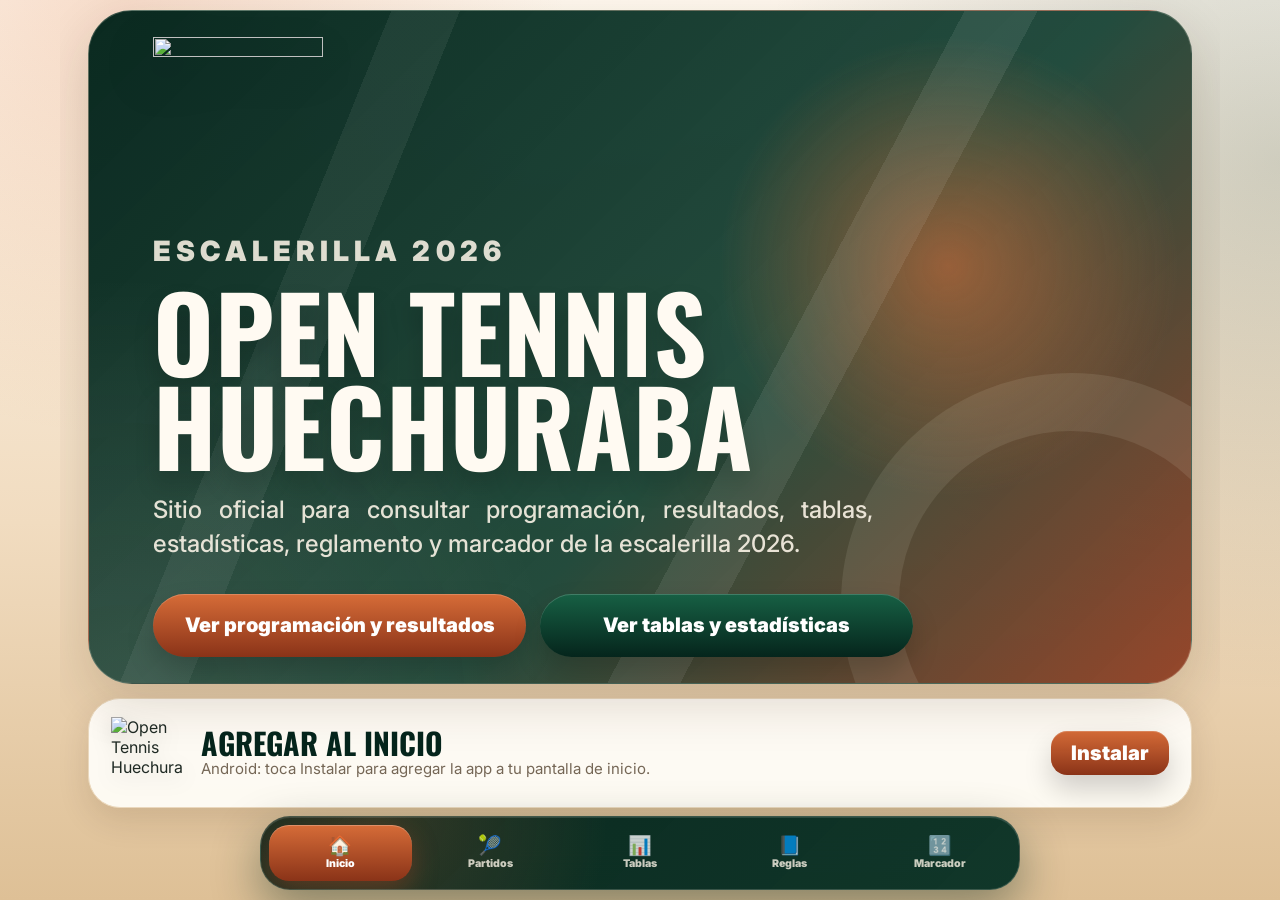
==== commit d3e90713: "P2: optimizar inicio y caché" ====
--- a/index.html
+++ b/index.html
@@ -152,15 +152,17 @@
     }
   </style>
 
-  <script defer src="assets/js/app.js?v=5"></script>
-  <script defer src="assets/js/pwa-install.js?v=5"></script>
+  <link rel="stylesheet" href="assets/css/p2.css?v=18" />
+  <script src="assets/js/config.js?v=18"></script>
+  <script defer src="assets/js/app.js?v=18"></script>
+  <script defer src="assets/js/pwa-install.js?v=18"></script>
 </head>
 
 <body class="index-page v5-page">
   <main class="v5-home-main" aria-label="Inicio Open Tennis Huechuraba">
     <section class="v5-hero-card">
       <div class="v5-hero-logo-wrap" aria-hidden="true">
-        <img class="v5-hero-logo" src="assets/img/logo-open-tennis.png" alt="">
+        <img class="v5-hero-logo" src="assets/img/logo-open-tennis-256.svg" alt="" width="256" height="256">
       </div>
 
       <p class="v5-eyebrow">Escalerilla 2026</p>
@@ -178,7 +180,7 @@
     </section>
 
     <section id="installPromptCard" class="v5-install-card" aria-label="Agregar al inicio">
-      <img src="assets/img/logo-open-tennis.png" alt="Open Tennis Huechuraba">
+      <img src="assets/img/logo-open-tennis-256.svg" alt="Open Tennis Huechuraba" width="256" height="256">
 
       <div class="v5-install-copy">
         <h2 id="installCardTitle">Agregar al inicio</h2>
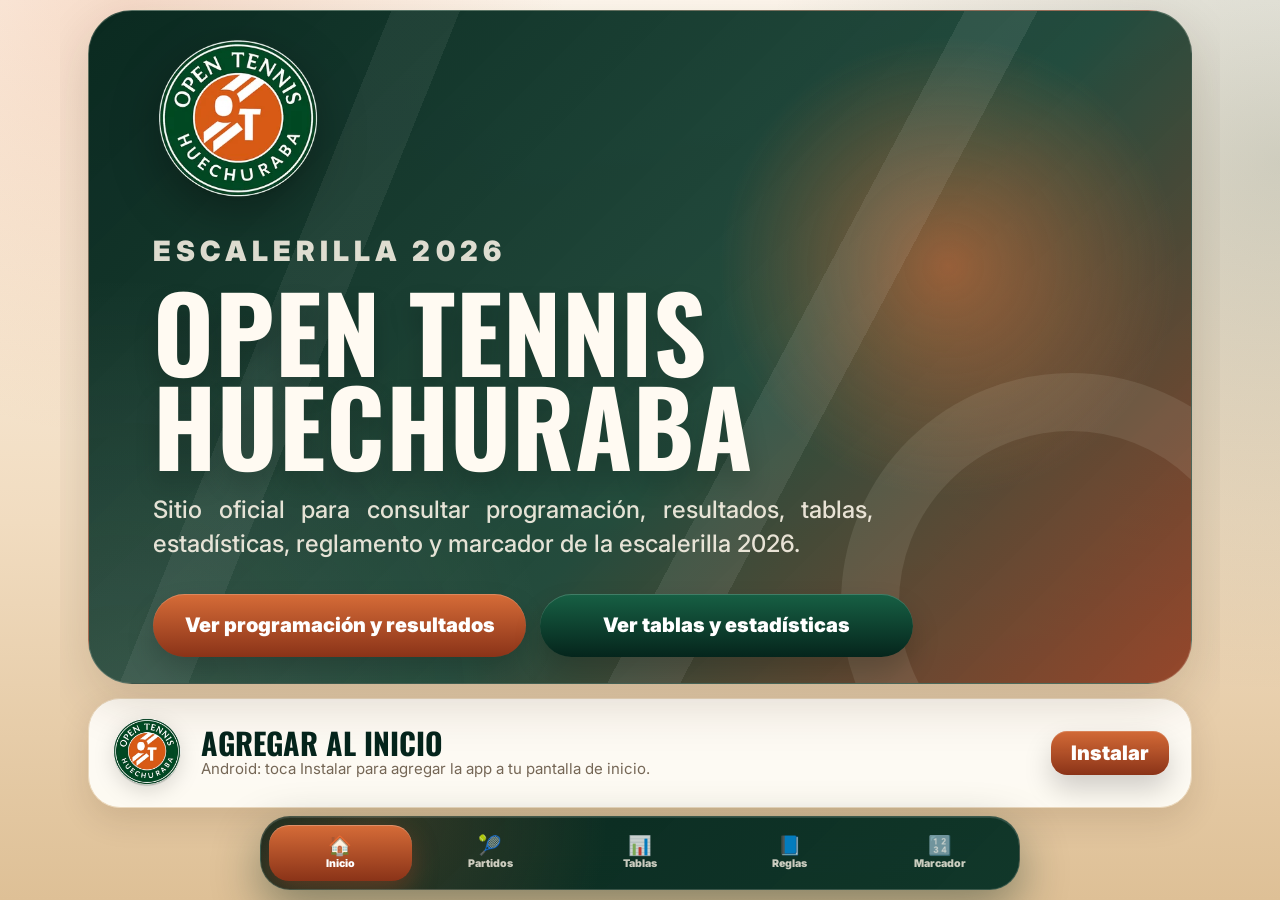
==== commit bb19ed6e: "Actualiza Inicio a la versión 19" ====
--- a/index.html
+++ b/index.html
@@ -152,10 +152,10 @@
     }
   </style>
 
-  <link rel="stylesheet" href="assets/css/p2.css?v=18" />
-  <script src="assets/js/config.js?v=18"></script>
-  <script defer src="assets/js/app.js?v=18"></script>
-  <script defer src="assets/js/pwa-install.js?v=18"></script>
+  <link rel="stylesheet" href="assets/css/p2.css?v=19" />
+  <script src="assets/js/config.js?v=19"></script>
+  <script defer src="assets/js/app.js?v=19"></script>
+  <script defer src="assets/js/pwa-install.js?v=19"></script>
 </head>
 
 <body class="index-page v5-page">
--- a/assets/css/p2.css
+++ b/assets/css/p2.css
@@ -0,0 +1,94 @@
+.sr-only {
+  position: absolute !important;
+  width: 1px !important;
+  height: 1px !important;
+  padding: 0 !important;
+  margin: -1px !important;
+  overflow: hidden !important;
+  clip: rect(0, 0, 0, 0) !important;
+  white-space: nowrap !important;
+  border: 0 !important;
+}
+
+.field-label {
+  display: block;
+  margin: 8px 0 6px;
+  color: #33413b;
+  font-size: 14px;
+  font-weight: 800;
+}
+
+.data-status {
+  display: flex;
+  flex-wrap: wrap;
+  align-items: center;
+  justify-content: center;
+  gap: 8px;
+  min-height: 24px;
+  color: #69756f;
+  font-size: 12px;
+  font-weight: 600;
+  text-align: center;
+}
+
+.data-status-footer {
+  margin: 30px 0 8px;
+  padding: 18px 8px 2px;
+  border-top: 1px solid rgba(11, 47, 37, 0.12);
+}
+
+.data-retry {
+  min-height: 44px;
+  padding: 8px 6px;
+  border: 0;
+  background: transparent;
+  color: #3d665a;
+  font: inherit;
+  font-weight: 800;
+  text-decoration: underline;
+  text-underline-offset: 3px;
+  cursor: pointer;
+}
+
+button.categoria-titulo {
+  width: 100%;
+  border: 0;
+  font-family: inherit;
+}
+
+.jugador-detalle-btn {
+  min-height: 44px;
+  padding: 6px 2px;
+  border: 0;
+  background: transparent;
+  color: inherit;
+  font: inherit;
+  font-weight: inherit;
+  text-align: left;
+  cursor: pointer;
+}
+
+button.card-jugador-main {
+  width: 100%;
+  border: 0;
+  background: transparent;
+  color: inherit;
+  font-family: inherit;
+  text-align: left;
+}
+
+button.card-jugador-main :where(.card-info, .card-nombre, .card-zona) {
+  display: block;
+}
+
+:where(a, button, input, select, [tabindex]):focus-visible {
+  outline: 3px solid #155eef;
+  outline-offset: 3px;
+}
+
+@media (max-width: 760px) {
+  .data-status {
+    flex-direction: column;
+    gap: 0;
+  }
+}
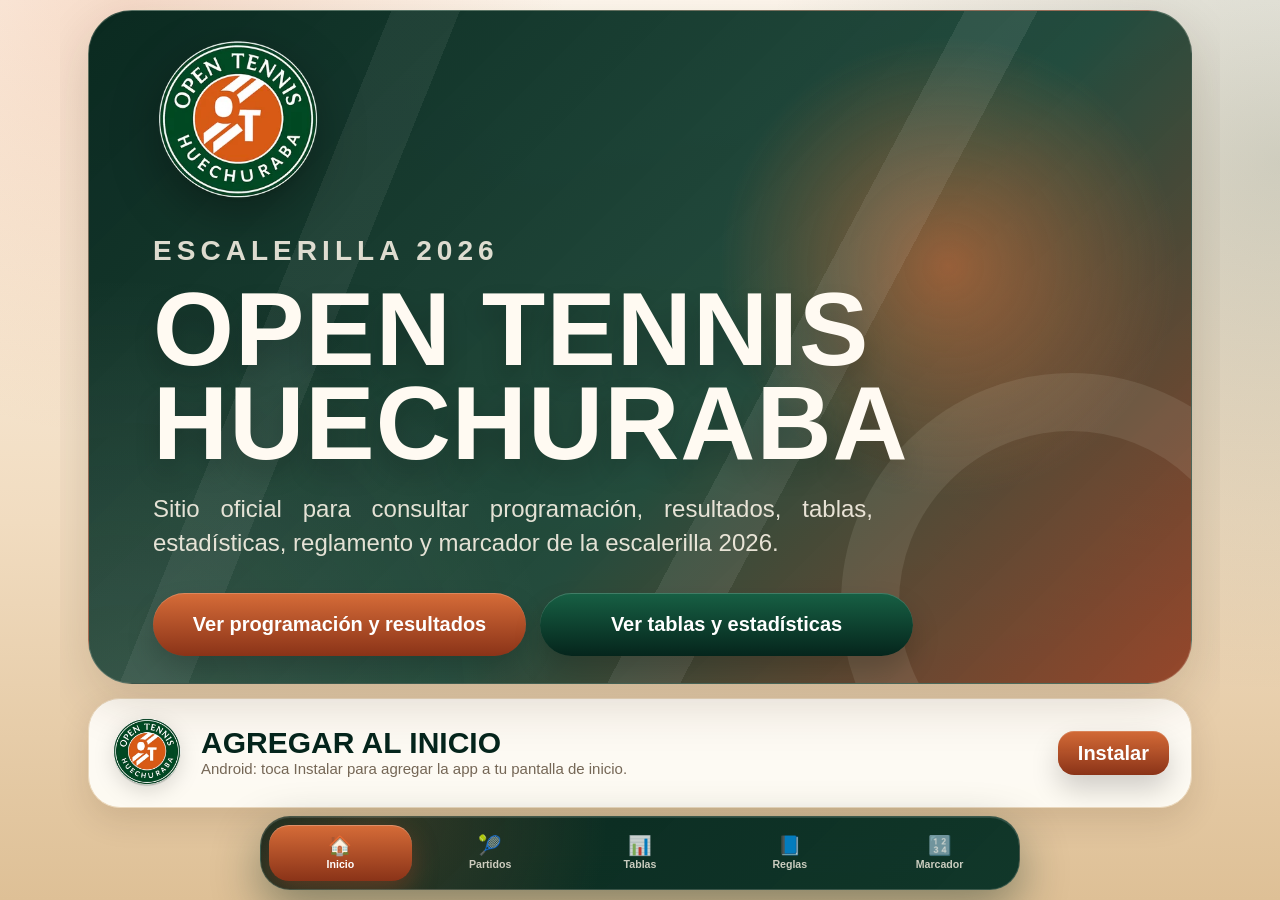
==== commit 7d247284: "Etapa 2: actualizacion controlada y base offline" ====
--- a/index.html
+++ b/index.html
@@ -4,6 +4,19 @@
   <meta charset="utf-8" />
   <meta name="viewport" content="width=device-width, initial-scale=1, viewport-fit=cover" />
   <title>Open Tennis Huechuraba</title>
+  <meta name="description" content="Programación, resultados, tablas, estadísticas, reglamento y marcador de la Escalerilla 2026 del Club Open Tennis Huechuraba.">
+  <link rel="canonical" href="https://opentennis.cl/">
+  <meta property="og:type" content="website">
+  <meta property="og:locale" content="es_CL">
+  <meta property="og:site_name" content="Open Tennis Huechuraba">
+  <meta property="og:title" content="Open Tennis Huechuraba">
+  <meta property="og:description" content="Programación, resultados, tablas y reglamento de la Escalerilla 2026.">
+  <meta property="og:url" content="https://opentennis.cl/">
+  <meta property="og:image" content="https://opentennis.cl/assets/icons/icon-512.png">
+  <meta property="og:image:width" content="512">
+  <meta property="og:image:height" content="512">
+  <meta property="og:image:alt" content="Logo de Open Tennis Huechuraba">
+  <meta name="twitter:card" content="summary">
 
   <script>
     (function () {
@@ -34,10 +47,6 @@
       }
     })();
   </script>
-
-  <link rel="preconnect" href="https://fonts.googleapis.com">
-  <link rel="preconnect" href="https://fonts.gstatic.com" crossorigin>
-  <link href="https://fonts.googleapis.com/css2?family=Inter:wght@400;600;700;800;900&family=Oswald:wght@500;700&display=swap" rel="stylesheet">
 
   <link rel="stylesheet" href="assets/css/styles.css" />
   <link rel="stylesheet" href="assets/css/v3.css" />
@@ -152,10 +161,10 @@
     }
   </style>
 
-  <link rel="stylesheet" href="assets/css/p2.css?v=19" />
-  <script src="assets/js/config.js?v=19"></script>
-  <script defer src="assets/js/app.js?v=19"></script>
-  <script defer src="assets/js/pwa-install.js?v=19"></script>
+  <link rel="stylesheet" href="assets/css/p2.css?v=23" />
+  <script src="assets/js/config.js?v=23"></script>
+  <script defer src="assets/js/app.js?v=23"></script>
+  <script defer src="assets/js/pwa-install.js?v=23"></script>
 </head>
 
 <body class="index-page v5-page">
--- a/assets/css/p2.css
+++ b/assets/css/p2.css
@@ -81,6 +81,126 @@
   display: block;
 }
 
+.rules-index {
+  margin: 0 auto 28px;
+  padding: 20px;
+  border: 1px solid rgba(11, 47, 37, 0.14);
+  border-radius: 18px;
+  background: #ffffff;
+  box-shadow: 0 10px 28px rgba(11, 47, 37, 0.08);
+}
+
+.rules-index h2 {
+  margin: 0 0 14px;
+  color: #15382e;
+  font-size: 18px;
+}
+
+.rules-index ol {
+  display: grid;
+  grid-template-columns: repeat(2, minmax(0, 1fr));
+  gap: 10px;
+  margin: 0;
+  padding: 0;
+  list-style: none;
+}
+
+.rules-index a {
+  display: flex;
+  min-height: 44px;
+  align-items: center;
+  padding: 10px 12px;
+  border-radius: 12px;
+  background: #f1f6f3;
+  color: #176b50;
+  font-weight: 800;
+  line-height: 1.25;
+  text-decoration: none;
+}
+
+.rules-index a:hover {
+  background: #e3efe8;
+}
+
+.reglamento-section[id] {
+  scroll-margin-top: 92px;
+}
+
+.error-page {
+  min-height: 100vh;
+  background: #f1f6f3;
+}
+
+.error-main {
+  min-height: calc(100vh - 86px);
+  display: grid;
+  place-items: center;
+  padding: 28px 18px 110px;
+}
+
+.error-card {
+  width: min(100%, 560px);
+  padding: 34px 26px;
+  border: 1px solid #cad9d2;
+  border-radius: 24px;
+  background: #ffffff;
+  box-shadow: 0 16px 40px rgba(11, 47, 37, 0.12);
+  text-align: center;
+}
+
+.error-card img {
+  width: 112px;
+  height: 112px;
+  object-fit: contain;
+}
+
+.error-code {
+  margin: 8px 0 0;
+  color: #b65c3d;
+  font-size: 14px;
+  font-weight: 900;
+  letter-spacing: 0.12em;
+  text-transform: uppercase;
+}
+
+.error-card h1 {
+  margin: 10px 0 8px;
+  color: #15382e;
+  font-size: clamp(28px, 6vw, 42px);
+}
+
+.error-card > p:not(.error-code) {
+  margin: 0 auto 22px;
+  max-width: 440px;
+  color: #51645d;
+  line-height: 1.55;
+}
+
+.error-actions {
+  display: flex;
+  flex-wrap: wrap;
+  justify-content: center;
+  gap: 10px;
+}
+
+.error-actions a {
+  display: inline-flex;
+  min-height: 48px;
+  align-items: center;
+  justify-content: center;
+  padding: 11px 18px;
+  border: 2px solid #176b50;
+  border-radius: 999px;
+  color: #176b50;
+  font-weight: 900;
+  text-decoration: none;
+}
+
+.error-actions .primary-action {
+  background: #176b50;
+  color: #ffffff;
+}
+
 :where(a, button, input, select, [tabindex]):focus-visible {
   outline: 3px solid #155eef;
   outline-offset: 3px;
@@ -91,4 +211,12 @@
     flex-direction: column;
     gap: 0;
   }
-}
+
+  .rules-index ol {
+    grid-template-columns: 1fr;
+  }
+
+  .rules-index {
+    padding: 16px;
+  }
+}
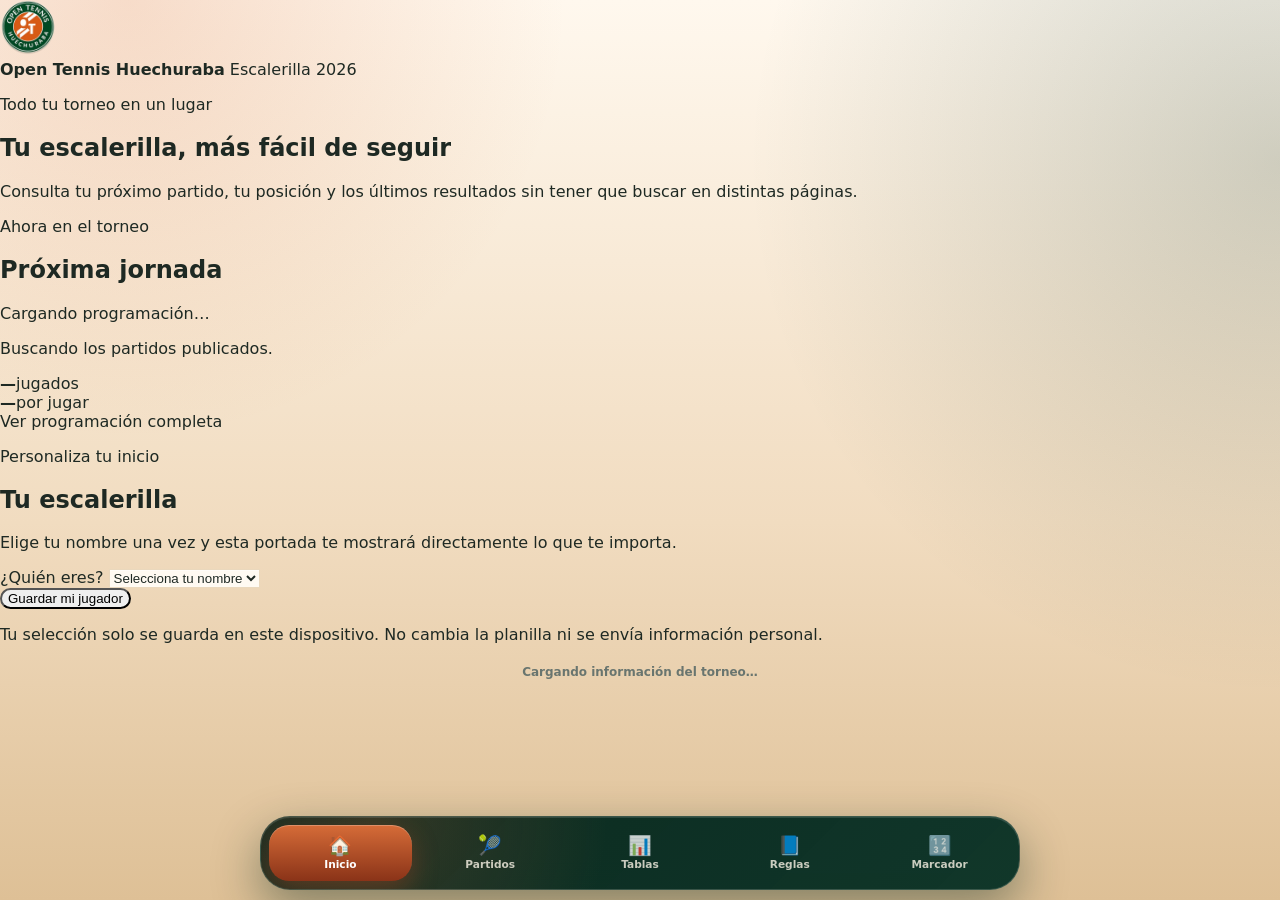
==== commit bb4736ce: "Etapa 3: nueva experiencia del jugador Nueva portada personalizada, accesos a mis partidos y tabla, " ====
--- a/index.html
+++ b/index.html
@@ -1,8 +1,8 @@
 <!doctype html>
 <html lang="es">
 <head>
-  <meta charset="utf-8" />
-  <meta name="viewport" content="width=device-width, initial-scale=1, viewport-fit=cover" />
+  <meta charset="utf-8">
+  <meta name="viewport" content="width=device-width, initial-scale=1, viewport-fit=cover">
   <title>Open Tennis Huechuraba</title>
   <meta name="description" content="Programación, resultados, tablas, estadísticas, reglamento y marcador de la Escalerilla 2026 del Club Open Tennis Huechuraba.">
   <link rel="canonical" href="https://opentennis.cl/">
@@ -18,40 +18,12 @@
   <meta property="og:image:alt" content="Logo de Open Tennis Huechuraba">
   <meta name="twitter:card" content="summary">
 
-  <script>
-    (function () {
-      function isIOSDevice() {
-        const ua = window.navigator.userAgent || "";
-        const platform = window.navigator.platform || "";
-
-        return (
-          /iPhone|iPad|iPod/i.test(ua) ||
-          (platform === "MacIntel" && window.navigator.maxTouchPoints > 1)
-        );
-      }
-
-      function isStandaloneMode() {
-        return (
-          window.matchMedia("(display-mode: standalone)").matches ||
-          window.navigator.standalone === true ||
-          document.referrer.startsWith("android-app://")
-        );
-      }
-
-      if (isIOSDevice()) {
-        document.documentElement.classList.add("is-ios-device");
-      }
-
-      if (isStandaloneMode()) {
-        document.documentElement.classList.add("is-standalone-app");
-      }
-    })();
-  </script>
-
-  <link rel="stylesheet" href="assets/css/styles.css" />
-  <link rel="stylesheet" href="assets/css/v3.css" />
-  <link rel="stylesheet" href="assets/css/v4.css?v=4.1" />
-  <link rel="stylesheet" href="assets/css/v5.css?v=5.2" />
+  <link rel="stylesheet" href="assets/css/styles.css">
+  <link rel="stylesheet" href="assets/css/v3.css">
+  <link rel="stylesheet" href="assets/css/v4.css?v=4.1">
+  <link rel="stylesheet" href="assets/css/v5.css?v=5.2">
+  <link rel="stylesheet" href="assets/css/p2.css?v=27">
+  <link rel="stylesheet" href="assets/css/index.css?v=27">
 
   <link rel="manifest" href="manifest.webmanifest">
   <link rel="icon" type="image/png" sizes="32x32" href="assets/icons/favicon-32.png">
@@ -64,260 +36,148 @@
   <meta name="apple-mobile-web-app-status-bar-style" content="black-translucent">
   <meta name="apple-mobile-web-app-title" content="Open Tennis">
 
-  <style>
-    .v5-hero-text {
-      text-align: justify;
-      text-align-last: left;
-    }
-
-    .is-standalone-app #installPromptCard {
-      display: none !important;
-    }
-
-    .is-ios-device:not(.is-standalone-app) #installActionBtn {
-      display: none !important;
-    }
-
-    .is-ios-device:not(.is-standalone-app) .v5-install-card {
-      grid-template-columns: auto 1fr !important;
-    }
-
-    .is-ios-device:not(.is-standalone-app) .v5-install-copy p {
-      line-height: 1.25;
-    }
-
-    .is-standalone-app body.index-page {
-      height: 100dvh;
-      min-height: 100dvh;
-      max-height: 100dvh;
-      overflow: hidden !important;
-    }
-
-    .is-standalone-app .v5-home-main {
-      height: calc(100dvh - 112px);
-      min-height: auto !important;
-      max-height: calc(100dvh - 112px);
-      overflow: hidden !important;
-      padding-top: 8px !important;
-      padding-bottom: 8px !important;
-      display: flex;
-      flex-direction: column;
-      align-items: center;
-      justify-content: center;
-      gap: 0 !important;
-    }
-
-    .is-standalone-app .v5-hero-card {
-      max-height: 100%;
-      margin: 0 !important;
-      overflow: hidden;
-      display: flex;
-      flex-direction: column;
-      justify-content: center;
-    }
-
-    .is-standalone-app .v5-install-card {
-      display: none !important;
-    }
-
-    .is-standalone-app .app-bottom-nav {
-      position: fixed !important;
-      bottom: max(8px, env(safe-area-inset-bottom)) !important;
-    }
-
-    @media (display-mode: standalone) {
-      #installPromptCard {
-        display: none !important;
-      }
-
-      body.index-page {
-        height: 100dvh;
-        min-height: 100dvh;
-        max-height: 100dvh;
-        overflow: hidden !important;
-      }
-
-      .v5-home-main {
-        height: calc(100dvh - 112px);
-        min-height: auto !important;
-        max-height: calc(100dvh - 112px);
-        overflow: hidden !important;
-        padding-top: 8px !important;
-        padding-bottom: 8px !important;
-        display: flex;
-        flex-direction: column;
-        align-items: center;
-        justify-content: center;
-      }
-
-      .v5-hero-card {
-        max-height: 100%;
-        margin: 0 !important;
-        overflow: hidden;
-        display: flex;
-        flex-direction: column;
-        justify-content: center;
-      }
-    }
-  </style>
-
-  <link rel="stylesheet" href="assets/css/p2.css?v=23" />
-  <script src="assets/js/config.js?v=23"></script>
-  <script defer src="assets/js/app.js?v=23"></script>
-  <script defer src="assets/js/pwa-install.js?v=23"></script>
+  <script src="assets/js/config.js?v=27"></script>
+  <script defer src="assets/js/data-client.js?v=27"></script>
+  <script defer src="assets/js/player-preference.js?v=27"></script>
+  <script defer src="assets/js/index-experience.js?v=27"></script>
+  <script defer src="assets/js/app.js?v=27"></script>
+  <script defer src="assets/js/release-v27.js"></script>
+  <script defer src="assets/js/pwa-install.js?v=27"></script>
+  <script defer src="assets/js/index-page.js?v=27"></script>
 </head>
 
 <body class="index-page v5-page">
-  <main class="v5-home-main" aria-label="Inicio Open Tennis Huechuraba">
-    <section class="v5-hero-card">
-      <div class="v5-hero-logo-wrap" aria-hidden="true">
-        <img class="v5-hero-logo" src="assets/img/logo-open-tennis-256.svg" alt="" width="256" height="256">
+  <main class="experience-home" aria-label="Inicio Open Tennis Huechuraba">
+    <section class="home-hero" aria-labelledby="homeTitle">
+      <div class="home-hero-copy">
+        <div class="home-brand">
+          <img src="assets/img/logo-open-tennis-256.svg" alt="" width="56" height="56">
+          <div class="home-brand-copy">
+            <strong>Open Tennis Huechuraba</strong>
+            <span>Escalerilla 2026</span>
+          </div>
+        </div>
+        <p class="home-eyebrow">Todo tu torneo en un lugar</p>
+        <h1 id="homeTitle">Tu escalerilla, más fácil de seguir</h1>
+        <p class="home-hero-text">Consulta tu próximo partido, tu posición y los últimos resultados sin tener que buscar en distintas páginas.</p>
       </div>
 
-      <p class="v5-eyebrow">Escalerilla 2026</p>
+      <article class="home-jornada" aria-labelledby="jornadaTitle">
+        <div>
+          <p class="home-card-kicker">Ahora en el torneo</p>
+          <h2 id="jornadaTitle">Próxima jornada</h2>
+          <p id="jornadaDate" class="jornada-date home-loading">Cargando programación…</p>
+          <p id="jornadaSummary" class="jornada-summary">Buscando los partidos publicados.</p>
+        </div>
+        <div>
+          <div class="jornada-progress" aria-label="Resumen de la jornada">
+            <div class="jornada-stat"><strong id="jornadaPlayed">—</strong><span>jugados</span></div>
+            <div class="jornada-stat"><strong id="jornadaPending">—</strong><span>por jugar</span></div>
+          </div>
+          <a class="home-link" href="partidos.html">Ver programación completa</a>
+        </div>
+      </article>
+    </section>
 
-      <h1>Open Tennis<br>Huechuraba</h1>
+    <section class="player-experience" aria-labelledby="playerExperienceTitle">
+      <header class="player-section-header">
+        <div>
+          <p class="home-card-kicker">Personaliza tu inicio</p>
+          <h2 id="playerExperienceTitle">Tu escalerilla</h2>
+          <p>Elige tu nombre una vez y esta portada te mostrará directamente lo que te importa.</p>
+        </div>
+      </header>
 
-      <p class="v5-hero-text">
-        Sitio oficial para consultar programación, resultados, tablas, estadísticas, reglamento y marcador de la escalerilla 2026.
-      </p>
+      <div id="playerPicker" class="player-picker">
+        <div class="player-picker-field">
+          <label for="preferredPlayerSelect">¿Quién eres?</label>
+          <select id="preferredPlayerSelect">
+            <option value="">Selecciona tu nombre</option>
+          </select>
+        </div>
+        <button id="savePreferredPlayer" class="home-primary-action" type="button">Guardar mi jugador</button>
+        <p class="player-privacy">Tu selección solo se guarda en este dispositivo. No cambia la planilla ni se envía información personal.</p>
+      </div>
 
-      <div class="v5-hero-actions" aria-label="Accesos principales">
-        <a class="v5-btn v5-btn-clay" href="partidos.html">Ver programación y resultados</a>
-        <a class="v5-btn v5-btn-green" href="tablas.html">Ver tablas y estadísticas</a>
+      <div id="playerDashboard" class="player-dashboard" hidden>
+        <div class="player-welcome">
+          <p id="playerWelcomeText">Hola</p>
+          <button id="changePreferredPlayer" class="player-change-button" type="button">Cambiar jugador</button>
+        </div>
+
+        <article class="next-match-card" aria-labelledby="nextMatchOpponent">
+          <span id="nextMatchStatus" class="match-status">Buscando próximo partido…</span>
+          <p class="match-opponent-label">Tu rival</p>
+          <h3 id="nextMatchOpponent" class="match-opponent">Cargando…</h3>
+          <ul id="nextMatchMeta" class="match-meta" aria-label="Detalles del partido"></ul>
+          <div class="match-actions">
+            <a id="myMatchesLink" class="home-secondary-action" href="partidos.html">Ver mis partidos</a>
+            <button id="shareMatchButton" class="home-secondary-action" type="button" hidden>Compartir por WhatsApp</button>
+          </div>
+        </article>
+
+        <article class="player-ranking-card" aria-labelledby="rankingCategory">
+          <p class="home-card-kicker">Tu posición</p>
+          <strong id="rankingNumber" class="ranking-number">—</strong>
+          <h3 id="rankingCategory" class="ranking-category">Cargando tabla…</h3>
+          <p id="rankingDetail" class="ranking-detail">Buscando tu posición actual.</p>
+          <a id="myRankingLink" class="home-secondary-action is-light" href="tablas.html">Ver mi tabla</a>
+        </article>
       </div>
     </section>
 
-    <section id="installPromptCard" class="v5-install-card" aria-label="Agregar al inicio">
-      <img src="assets/img/logo-open-tennis-256.svg" alt="Open Tennis Huechuraba" width="256" height="256">
+    <section class="home-grid" aria-label="Resultados y accesos rápidos">
+      <article class="home-card">
+        <p class="home-card-kicker">Lo último</p>
+        <h2>Resultados recientes</h2>
+        <ul id="recentResultsList" class="recent-results-list" aria-live="polite">
+          <li class="empty-detail">Cargando resultados…</li>
+        </ul>
+      </article>
 
-      <div class="v5-install-copy">
-        <h2 id="installCardTitle">Agregar al inicio</h2>
-        <p id="installHelpText">Android: toca Instalar para agregar la app a tu pantalla de inicio.</p>
+      <article class="home-card">
+        <p class="home-card-kicker">Accesos rápidos</p>
+        <h2>¿Qué quieres revisar?</h2>
+        <div class="quick-links">
+          <a class="quick-link" href="partidos.html">
+            <span class="quick-link-icon" aria-hidden="true">🎾</span>
+            <span><strong>Partidos</strong><small>Programación y resultados</small></span>
+            <span class="quick-link-arrow" aria-hidden="true">›</span>
+          </a>
+          <a class="quick-link" href="tablas.html">
+            <span class="quick-link-icon" aria-hidden="true">📊</span>
+            <span><strong>Tablas</strong><small>Posiciones y estadísticas</small></span>
+            <span class="quick-link-arrow" aria-hidden="true">›</span>
+          </a>
+          <a class="quick-link" href="marcador.html">
+            <span class="quick-link-icon" aria-hidden="true">🔢</span>
+            <span><strong>Marcador</strong><small>Lleva el resultado en cancha</small></span>
+            <span class="quick-link-arrow" aria-hidden="true">›</span>
+          </a>
+        </div>
+      </article>
+    </section>
+
+    <section id="installPromptCard" class="install-card-compact" aria-labelledby="installCardTitle" hidden>
+      <img src="assets/img/logo-open-tennis-256.svg" alt="" width="44" height="44">
+      <div>
+        <h2 id="installCardTitle">Instalar Open Tennis</h2>
+        <p id="installHelpText">Agrega la web a tu pantalla de inicio para abrirla más rápido.</p>
       </div>
+      <button id="installActionBtn" class="install-action" type="button" hidden>Instalar</button>
+    </section>
 
-      <button id="installActionBtn" class="v5-install-action" type="button">Instalar</button>
-    </section>
+    <div id="indexDataStatus" class="data-status index-data-status" role="status" aria-live="polite">
+      <span>Cargando información del torneo…</span>
+    </div>
   </main>
 
   <nav id="appBottomNav" class="app-bottom-nav" aria-label="Navegación principal">
-    <a href="index.html" data-page="index.html">
-      <span class="nav-icon" aria-hidden="true">🏠</span>
-      <span class="nav-label">Inicio</span>
-    </a>
-
-    <a href="partidos.html" data-page="partidos.html">
-      <span class="nav-icon" aria-hidden="true">🎾</span>
-      <span class="nav-label">Partidos</span>
-    </a>
-
-    <a href="tablas.html" data-page="tablas.html">
-      <span class="nav-icon" aria-hidden="true">📊</span>
-      <span class="nav-label">Tablas</span>
-    </a>
-
-    <a href="reglas.html" data-page="reglas.html">
-      <span class="nav-icon" aria-hidden="true">📘</span>
-      <span class="nav-label">Reglas</span>
-    </a>
-
-    <a href="marcador.html" data-page="marcador.html">
-      <span class="nav-icon" aria-hidden="true">🔢</span>
-      <span class="nav-label">Marcador</span>
-    </a>
+    <a href="index.html" data-page="index.html"><span class="nav-icon" aria-hidden="true">🏠</span><span class="nav-label">Inicio</span></a>
+    <a href="partidos.html" data-page="partidos.html"><span class="nav-icon" aria-hidden="true">🎾</span><span class="nav-label">Partidos</span></a>
+    <a href="tablas.html" data-page="tablas.html"><span class="nav-icon" aria-hidden="true">📊</span><span class="nav-label">Tablas</span></a>
+    <a href="reglas.html" data-page="reglas.html"><span class="nav-icon" aria-hidden="true">📘</span><span class="nav-label">Reglas</span></a>
+    <a href="marcador.html" data-page="marcador.html"><span class="nav-icon" aria-hidden="true">🔢</span><span class="nav-label">Marcador</span></a>
   </nav>
-
-  <script>
-    (function () {
-      function isIOSDevice() {
-        const ua = window.navigator.userAgent || "";
-        const platform = window.navigator.platform || "";
-
-        return (
-          /iPhone|iPad|iPod/i.test(ua) ||
-          (platform === "MacIntel" && window.navigator.maxTouchPoints > 1)
-        );
-      }
-
-      function isStandaloneMode() {
-        return (
-          window.matchMedia("(display-mode: standalone)").matches ||
-          window.navigator.standalone === true ||
-          document.referrer.startsWith("android-app://")
-        );
-      }
-
-      function configureInstallCard() {
-        const installCard = document.getElementById("installPromptCard");
-        const installTitle = document.getElementById("installCardTitle");
-        const installText = document.getElementById("installHelpText");
-        const installButton = document.getElementById("installActionBtn");
-
-        if (isIOSDevice()) {
-          document.documentElement.classList.add("is-ios-device");
-        }
-
-        if (isStandaloneMode()) {
-          document.documentElement.classList.add("is-standalone-app");
-
-          if (installCard) {
-            installCard.hidden = true;
-            installCard.style.display = "none";
-            installCard.setAttribute("aria-hidden", "true");
-          }
-
-          document.body.style.overflow = "hidden";
-          document.body.style.height = "100dvh";
-          document.body.style.minHeight = "100dvh";
-          document.body.style.maxHeight = "100dvh";
-
-          return;
-        }
-
-        if (isIOSDevice()) {
-          if (installTitle) {
-            installTitle.textContent = "Agregar en iPhone";
-          }
-
-          if (installText) {
-            installText.textContent = "Toca Compartir y elige Agregar a pantalla de inicio.";
-          }
-
-          if (installButton) {
-            installButton.hidden = true;
-            installButton.style.display = "none";
-            installButton.setAttribute("aria-hidden", "true");
-          }
-
-          return;
-        }
-
-        if (installTitle) {
-          installTitle.textContent = "Agregar al inicio";
-        }
-
-        if (installText) {
-          installText.textContent = "Android: toca Instalar para agregar la app a tu pantalla de inicio.";
-        }
-
-        if (installButton) {
-          installButton.hidden = false;
-          installButton.style.display = "";
-          installButton.removeAttribute("aria-hidden");
-          installButton.textContent = "Instalar";
-        }
-      }
-
-      configureInstallCard();
-
-      document.addEventListener("DOMContentLoaded", configureInstallCard);
-      window.addEventListener("load", configureInstallCard);
-      window.addEventListener("resize", configureInstallCard);
-
-      setTimeout(configureInstallCard, 300);
-      setTimeout(configureInstallCard, 1000);
-      setTimeout(configureInstallCard, 2000);
-    })();
-  </script>
 </body>
 </html>
--- a/assets/css/styles.css
+++ b/assets/css/styles.css
@@ -19,7 +19,7 @@
 * { box-sizing: border-box; }
 body {
   margin: 0;
-  font-family: Inter, Arial, system-ui, -apple-system, BlinkMacSystemFont, "Segoe UI", sans-serif;
+  font-family: var(--font-ui, system-ui, -apple-system, BlinkMacSystemFont, "Segoe UI", sans-serif);
   color: var(--text);
   background: var(--bg);
 }
@@ -41,7 +41,7 @@
 .brand {
   display: block;
   color: #ff4f4f;
-  font-family: Oswald, Impact, sans-serif;
+  font-family: var(--font-display, "Arial Narrow", "Segoe UI", sans-serif);
   font-size: 28px;
   line-height: 1.05;
   margin-bottom: 42px;
--- a/assets/css/v3.css
+++ b/assets/css/v3.css
@@ -4,6 +4,8 @@
    Etapa 1 + 2 refinadas: app shell, bottom menu y mobile-first.
    ========================================================= */
 :root {
+  --font-ui: system-ui, -apple-system, BlinkMacSystemFont, "Segoe UI", sans-serif;
+  --font-display: "Arial Narrow", "Segoe UI", sans-serif;
   --green-900: #0b2f25;
   --green-800: #123d31;
   --green-700: #1e5b45;
@@ -105,7 +107,7 @@
 .brand {
   margin: 0 !important;
   color: var(--cream) !important;
-  font-family: Oswald, Inter, Arial, sans-serif !important;
+  font-family: var(--font-display) !important;
   font-size: clamp(22px, 4vw, 30px) !important;
   line-height: .95 !important;
   letter-spacing: .4px !important;
@@ -119,7 +121,7 @@
   display: block;
   margin-top: 4px;
   color: #f0b376;
-  font-family: Inter, Arial, sans-serif;
+  font-family: var(--font-ui);
   font-size: 10px;
   line-height: 1;
   letter-spacing: 1.7px;
@@ -196,7 +198,7 @@
 
 .page-title {
   color: var(--green-900) !important;
-  font-family: Oswald, Inter, Arial, sans-serif !important;
+  font-family: var(--font-display) !important;
   font-size: clamp(32px, 7vw, 56px) !important;
   line-height: .98 !important;
   letter-spacing: .3px !important;
@@ -221,7 +223,7 @@
 
 .hero h1,
 .hero h2 {
-  font-family: Oswald, Inter, Arial, sans-serif !important;
+  font-family: var(--font-display) !important;
   text-transform: uppercase !important;
   letter-spacing: .4px !important;
 }
@@ -280,7 +282,7 @@
 /* ---------- Partidos ---------- */
 .programacion-app,
 .rankings-app {
-  font-family: Inter, Arial, sans-serif !important;
+  font-family: var(--font-ui) !important;
   color: var(--text) !important;
 }
 
@@ -296,7 +298,7 @@
 .status-title,
 .side-title {
   color: var(--green-900) !important;
-  font-family: Oswald, Inter, Arial, sans-serif !important;
+  font-family: var(--font-display) !important;
   text-transform: uppercase !important;
   letter-spacing: .2px !important;
 }
@@ -412,7 +414,7 @@
   max-width: 1040px !important;
   padding: clamp(12px, 3vw, 24px) !important;
 }
-.header h1 { color: var(--green-900) !important; font-family: Oswald, Inter, Arial, sans-serif !important; text-transform: uppercase !important; }
+.header h1 { color: var(--green-900) !important; font-family: var(--font-display) !important; text-transform: uppercase !important; }
 .match-banner { background: linear-gradient(135deg, var(--green-800), var(--green-900)) !important; }
 .player-control.serving { border-color: var(--clay-600) !important; background: #fff0e4 !important; }
 .player-control.serving .point-btn { background: linear-gradient(180deg, var(--clay-600), var(--clay-800)) !important; }
@@ -560,7 +562,7 @@
 .rules-hero h1 {
   position: relative;
   z-index: 2;
-  font-family: Oswald, Inter, Arial, sans-serif;
+  font-family: var(--font-display);
   text-transform: uppercase;
   letter-spacing: .6px;
   font-size: clamp(46px, 12vw, 96px);
@@ -574,7 +576,7 @@
   margin: 12px 0 0;
   color: #f7c08b;
   text-transform: uppercase;
-  font-family: Oswald, Inter, Arial, sans-serif;
+  font-family: var(--font-display);
   letter-spacing: 1.8px;
   font-size: clamp(18px, 4vw, 30px);
 }
@@ -600,7 +602,7 @@
   color: #fffaf1;
   border: 3px solid rgba(255,247,233,.86);
   box-shadow: 0 13px 25px rgba(11,47,37,.22);
-  font-family: Oswald, Inter, Arial, sans-serif;
+  font-family: var(--font-display);
   font-size: 32px;
   font-weight: 900;
 }
@@ -616,7 +618,7 @@
 
 .section-content h2 {
   margin: 0 0 14px;
-  font-family: Oswald, Inter, Arial, sans-serif;
+  font-family: var(--font-display);
   color: var(--green-900);
   text-transform: uppercase;
   letter-spacing: .3px;
@@ -660,7 +662,7 @@
   justify-content: center;
   background: linear-gradient(180deg, var(--clay-600), var(--clay-800));
   color: white;
-  font-family: Oswald, Inter, Arial, sans-serif;
+  font-family: var(--font-display);
   font-weight: 900;
   font-size: 19px;
   box-shadow: 0 8px 18px rgba(189,91,49,.24);
@@ -668,7 +670,7 @@
 
 .rule-card h3 {
   margin: 1px 0 8px;
-  font-family: Oswald, Inter, Arial, sans-serif;
+  font-family: var(--font-display);
   color: var(--green-900);
   text-transform: uppercase;
   letter-spacing: .15px;
--- a/assets/css/v4.css
+++ b/assets/css/v4.css
@@ -30,7 +30,7 @@
   width: 100%;
   min-width: 0;
   overflow-x: hidden !important;
-  font-family: Inter, Arial, sans-serif !important;
+  font-family: var(--font-ui) !important;
   color: var(--v4-text) !important;
   background:
     radial-gradient(circle at 12% 0%, rgba(196, 96, 50, .18), transparent 28%),
@@ -84,7 +84,7 @@
   text-decoration: none !important;
   color: var(--v4-cream) !important;
   text-align: left !important;
-  font-family: Oswald, Inter, Arial, sans-serif !important;
+  font-family: var(--font-display) !important;
   line-height: 1 !important;
   text-transform: uppercase !important;
   letter-spacing: .3px !important;
@@ -100,7 +100,7 @@
 
 .brand-text { display: grid; gap: 1px; min-width: 0; }
 .brand-main { font-size: clamp(22px, 3.4vw, 30px); font-weight: 900; }
-.brand-sub { font-family: Inter, Arial, sans-serif; font-size: 10px; letter-spacing: 1.4px; color: #e9ac73; font-weight: 900; }
+.brand-sub { font-family: var(--font-ui); font-size: 10px; letter-spacing: 1.4px; color: #e9ac73; font-weight: 900; }
 .brand::after { content: none !important; }
 
 .nav,
@@ -173,7 +173,7 @@
   align-items: center;
   gap: 12px;
   color: var(--v4-green-950) !important;
-  font-family: Oswald, Inter, Arial, sans-serif !important;
+  font-family: var(--font-display) !important;
   font-size: clamp(34px, 5vw, 58px) !important;
   line-height: .96 !important;
   text-transform: uppercase !important;
@@ -234,7 +234,7 @@
 .hero h2 {
   margin: 0 0 12px !important;
   color: #fffaf2 !important;
-  font-family: Oswald, Inter, Arial, sans-serif !important;
+  font-family: var(--font-display) !important;
   text-transform: uppercase !important;
   font-size: clamp(42px, 7vw, 84px) !important;
   line-height: .92 !important;
@@ -296,7 +296,7 @@
 
 .card,
 .home-card { padding: clamp(18px, 3vw, 28px) !important; }
-.card h2, .home-card h2 { margin-top: 0; color: var(--v4-green-950); font-family: Oswald, Inter, Arial, sans-serif; text-transform: uppercase; }
+.card h2, .home-card h2 { margin-top: 0; color: var(--v4-green-950); font-family: var(--font-display); text-transform: uppercase; }
 .grid-2 { display: grid; grid-template-columns: repeat(2, minmax(0, 1fr)); gap: 16px; }
 .feature-card { padding: 18px; border-radius: 22px; background: #fff8ee; border: 1px solid var(--v4-line); }
 .feature-card h3 { margin-top: 0; }
@@ -311,7 +311,7 @@
   background: linear-gradient(135deg, #fffaf2, #f6e6cc) !important;
 }
 .install-prompt-card img { width: 58px !important; height: 58px !important; object-fit: contain; }
-.install-prompt-card h3 { margin: 0 0 3px; color: var(--v4-green-950); font-family: Oswald, Inter, Arial, sans-serif; text-transform: uppercase; }
+.install-prompt-card h3 { margin: 0 0 3px; color: var(--v4-green-950); font-family: var(--font-display); text-transform: uppercase; }
 .install-prompt-card p { margin: 0; color: var(--v4-muted); }
 
 /* ---------- Modal instalación ---------- */
@@ -346,7 +346,7 @@
   color: white;
 }
 .install-modal-head img { width: 68px !important; height: 68px !important; object-fit: contain; filter: drop-shadow(0 12px 18px rgba(0,0,0,.25)); }
-.install-modal-head h2 { margin: 0 0 2px; font-family: Oswald, Inter, Arial, sans-serif; text-transform: uppercase; font-size: 30px; line-height: .98; }
+.install-modal-head h2 { margin: 0 0 2px; font-family: var(--font-display); text-transform: uppercase; font-size: 30px; line-height: .98; }
 .install-modal-head p { margin: 0; color: rgba(255,247,233,.82); font-size: 13px; }
 .install-close {
   width: 38px;
@@ -404,7 +404,7 @@
 .rules-hero::after { content:""; position:absolute; right:-90px; bottom:-130px; width:320px; height:320px; border:36px solid rgba(255,247,233,.08); border-radius:50%; }
 .rules-hero .hero-logo-mini { width: 84px !important; margin-bottom: 14px; filter: drop-shadow(0 16px 20px rgba(0,0,0,.22)); }
 .rules-eyebrow { color: #eeb278; font-weight: 900; letter-spacing: 1.8px; text-transform: uppercase; font-size: 12px; }
-.rules-hero h1 { margin: 4px 0 4px; font-family: Oswald, Inter, Arial, sans-serif; font-size: clamp(46px, 7vw, 84px); text-transform: uppercase; line-height: .9; }
+.rules-hero h1 { margin: 4px 0 4px; font-family: var(--font-display); font-size: clamp(46px, 7vw, 84px); text-transform: uppercase; line-height: .9; }
 .rules-hero p { margin: 0; color: rgba(255,247,233,.84); font-weight: 900; letter-spacing: 1px; }
 
 .reglamento-section {
@@ -425,13 +425,13 @@
   justify-content:center;
   background: linear-gradient(180deg, var(--v4-green-800), var(--v4-green-950));
   color: #fff7e9;
-  font-family: Oswald, Inter, Arial, sans-serif;
+  font-family: var(--font-display);
   font-size: 34px;
   font-weight: 900;
   box-shadow: 0 18px 34px rgba(6,35,27,.22);
 }
 .section-content { padding: clamp(18px, 3vw, 28px); }
-.section-content > h2 { margin: 0 0 16px; color: var(--v4-green-950); font-family: Oswald, Inter, Arial, sans-serif; font-size: clamp(28px, 4vw, 46px); text-transform: uppercase; }
+.section-content > h2 { margin: 0 0 16px; color: var(--v4-green-950); font-family: var(--font-display); font-size: clamp(28px, 4vw, 46px); text-transform: uppercase; }
 .reglamento-grid { display: grid; grid-template-columns: repeat(2, minmax(0,1fr)); gap: 14px; }
 .rule-card { box-shadow: 0 10px 28px rgba(44,23,9,.08) !important; }
 .rule-card p, .rule-card li { overflow-wrap: normal !important; word-break: normal !important; }
--- a/assets/css/v5.css
+++ b/assets/css/v5.css
@@ -84,7 +84,7 @@
   text-decoration: none !important;
   color: rgba(255,247,234,.78) !important;
   background: transparent !important;
-  font-family: Inter, Arial, sans-serif !important;
+  font-family: var(--font-ui) !important;
   font-size: 10.6px !important;
   font-weight: 900 !important;
   line-height: 1 !important;
@@ -275,7 +275,7 @@
   z-index: 2;
   margin: 0 0 clamp(8px, 1.8vh, 16px) !important;
   color: rgba(255,247,234,.86) !important;
-  font-family: Inter, Arial, sans-serif !important;
+  font-family: var(--font-ui) !important;
   font-size: clamp(15px, 3.1vw, 28px) !important;
   font-weight: 900 !important;
   text-transform: uppercase !important;
@@ -287,7 +287,7 @@
   z-index: 2;
   margin: 0 !important;
   color: #fffaf2 !important;
-  font-family: Oswald, Inter, Arial, sans-serif !important;
+  font-family: var(--font-display) !important;
   font-size: clamp(42px, 13vw, 104px) !important;
   line-height: .90 !important;
   text-transform: uppercase !important;
@@ -327,7 +327,7 @@
   padding: 10px 16px !important;
   color: #fff !important;
   text-decoration: none !important;
-  font-family: Inter, Arial, sans-serif !important;
+  font-family: var(--font-ui) !important;
   font-weight: 900 !important;
   font-size: clamp(14px, 3vw, 20px) !important;
   text-align: center !important;
@@ -373,7 +373,7 @@
 .v5-install-copy h2 {
   margin: 0 0 2px !important;
   color: var(--ot-green-950) !important;
-  font-family: Oswald, Inter, Arial, sans-serif !important;
+  font-family: var(--font-display) !important;
   font-size: clamp(18px, 4vw, 30px) !important;
   line-height: 1 !important;
   text-transform: uppercase !important;
--- a/assets/css/p2.css
+++ b/assets/css/p2.css
@@ -8,6 +8,75 @@
   clip: rect(0, 0, 0, 0) !important;
   white-space: nowrap !important;
   border: 0 !important;
+}
+
+.app-notice-stack {
+  position: fixed;
+  left: 50%;
+  bottom: calc(96px + env(safe-area-inset-bottom, 0px));
+  z-index: 2147483100;
+  display: grid;
+  width: min(560px, calc(100% - 24px));
+  gap: 8px;
+  transform: translateX(-50%);
+  pointer-events: none;
+}
+
+.app-update-banner,
+.connection-status {
+  margin: 0;
+  border: 1px solid rgba(255, 255, 255, 0.24);
+  border-radius: 16px;
+  background: rgba(6, 35, 27, 0.97);
+  color: #ffffff;
+  box-shadow: 0 14px 38px rgba(6, 35, 27, 0.32);
+  pointer-events: auto;
+}
+
+.app-update-banner {
+  display: flex;
+  align-items: center;
+  justify-content: space-between;
+  gap: 14px;
+  padding: 12px 14px;
+}
+
+.app-update-copy {
+  margin: 0;
+  font-size: 14px;
+  font-weight: 800;
+  line-height: 1.3;
+}
+
+.app-update-action {
+  min-height: 44px;
+  flex: 0 0 auto;
+  padding: 9px 14px;
+  border: 0;
+  border-radius: 999px;
+  background: #d66c38;
+  color: #ffffff;
+  font: inherit;
+  font-size: 13px;
+  font-weight: 900;
+  cursor: pointer;
+}
+
+.app-update-action:disabled {
+  cursor: wait;
+  opacity: 0.78;
+}
+
+.connection-status {
+  justify-self: center;
+  padding: 10px 14px;
+  font-size: 13px;
+  font-weight: 800;
+  text-align: center;
+}
+
+.connection-status[data-state="online"] {
+  background: rgba(23, 107, 80, 0.97);
 }
 
 .field-label {
@@ -207,6 +276,16 @@
 }
 
 @media (max-width: 760px) {
+  .app-update-banner {
+    align-items: stretch;
+    flex-direction: column;
+    gap: 10px;
+  }
+
+  .app-update-action {
+    width: 100%;
+  }
+
   .data-status {
     flex-direction: column;
     gap: 0;
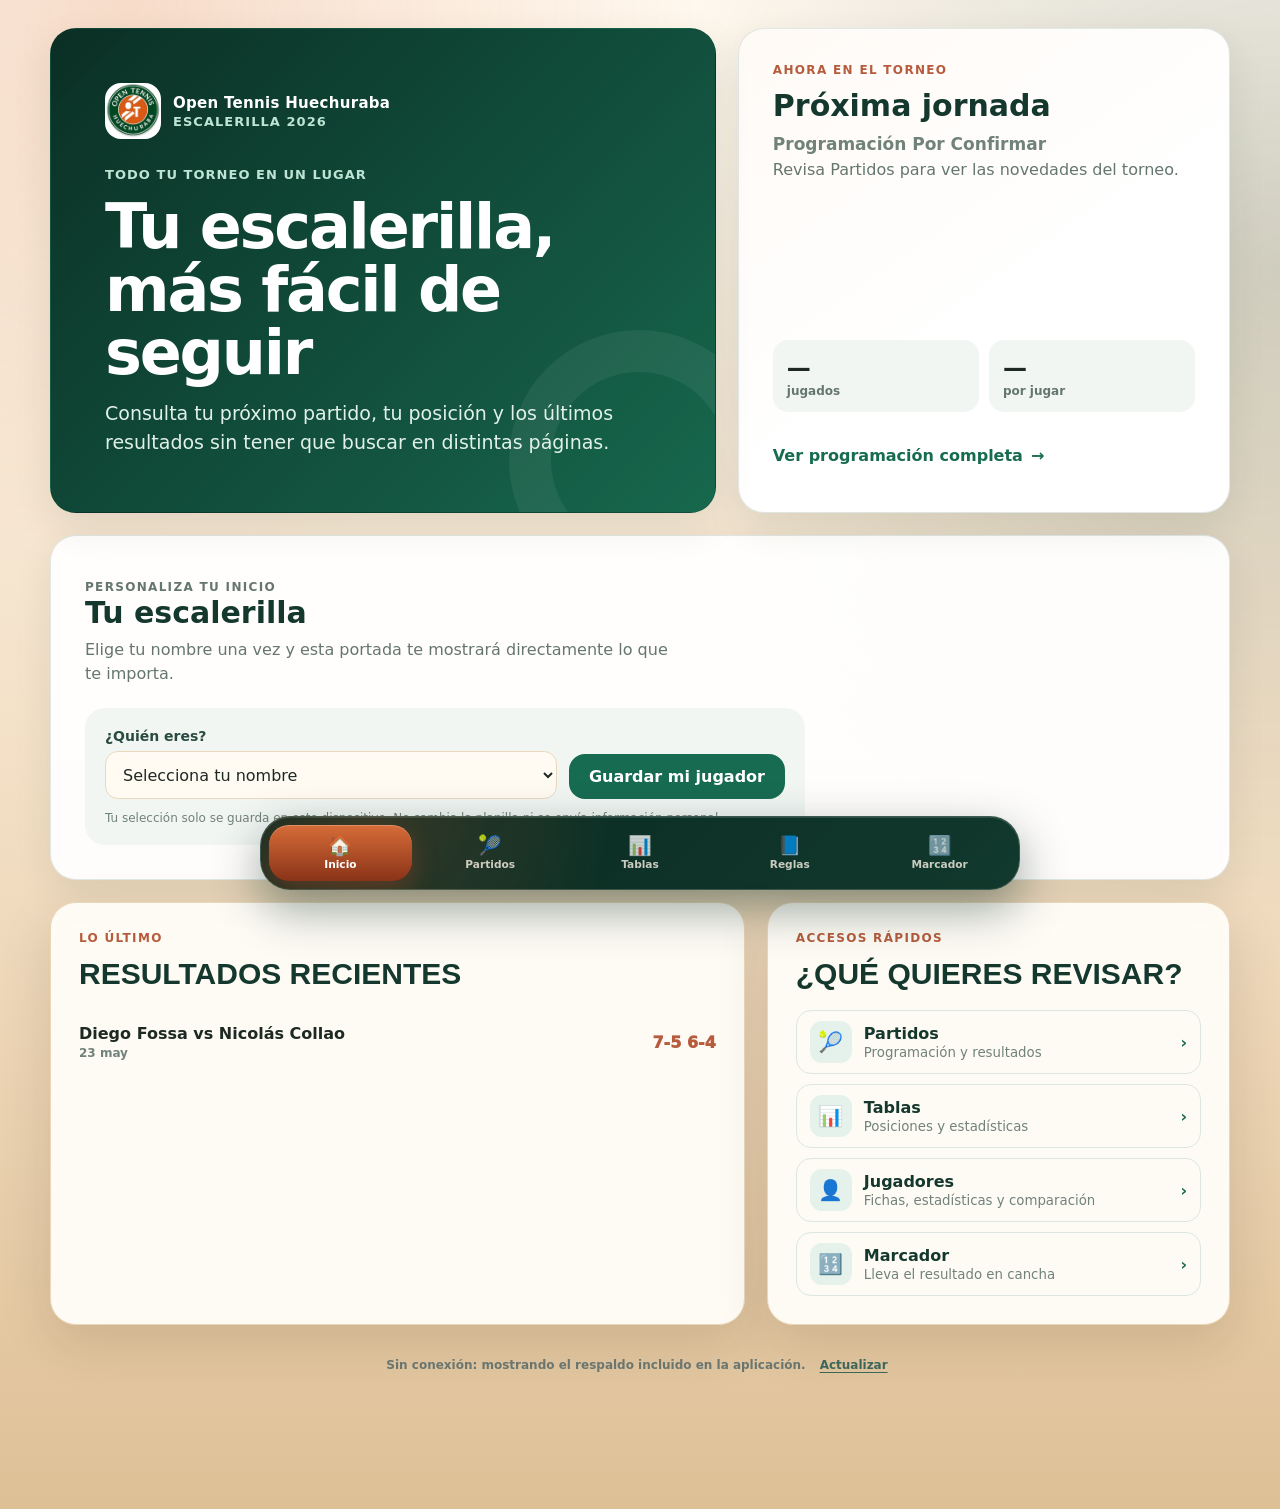
==== commit ca0c9b9a: "Etapa 4: páginas y actualización de la experiencia" ====
--- a/index.html
+++ b/index.html
@@ -22,8 +22,8 @@
   <link rel="stylesheet" href="assets/css/v3.css">
   <link rel="stylesheet" href="assets/css/v4.css?v=4.1">
   <link rel="stylesheet" href="assets/css/v5.css?v=5.2">
-  <link rel="stylesheet" href="assets/css/p2.css?v=27">
-  <link rel="stylesheet" href="assets/css/index.css?v=27">
+  <link rel="stylesheet" href="assets/css/p2.css?v=28">
+  <link rel="stylesheet" href="assets/css/index.css?v=28">
 
   <link rel="manifest" href="manifest.webmanifest">
   <link rel="icon" type="image/png" sizes="32x32" href="assets/icons/favicon-32.png">
@@ -36,14 +36,16 @@
   <meta name="apple-mobile-web-app-status-bar-style" content="black-translucent">
   <meta name="apple-mobile-web-app-title" content="Open Tennis">
 
-  <script src="assets/js/config.js?v=27"></script>
-  <script defer src="assets/js/data-client.js?v=27"></script>
-  <script defer src="assets/js/player-preference.js?v=27"></script>
-  <script defer src="assets/js/index-experience.js?v=27"></script>
-  <script defer src="assets/js/app.js?v=27"></script>
-  <script defer src="assets/js/release-v27.js"></script>
-  <script defer src="assets/js/pwa-install.js?v=27"></script>
-  <script defer src="assets/js/index-page.js?v=27"></script>
+  <script src="assets/js/config.js?v=28"></script>
+  <script defer src="assets/js/data-client.js?v=28"></script>
+  <script defer src="assets/js/player-preference.js?v=28"></script>
+  <script defer src="assets/js/index-experience.js?v=28"></script>
+  <script defer src="assets/js/share-tools.js?v=28"></script>
+  <script defer src="assets/js/theme.js?v=28"></script>
+  <script defer src="assets/js/app.js?v=28"></script>
+  <script defer src="assets/js/release-v28.js"></script>
+  <script defer src="assets/js/pwa-install.js?v=28"></script>
+  <script defer src="assets/js/index-page.js?v=28"></script>
 </head>
 
 <body class="index-page v5-page">
@@ -79,6 +81,15 @@
       </article>
     </section>
 
+    <section id="tournamentDayBanner" class="tournament-day-banner" aria-labelledby="tournamentDayTitle" hidden>
+      <div>
+        <p class="home-card-kicker">Hoy se juega</p>
+        <h2 id="tournamentDayTitle">Jornada en curso</h2>
+        <p id="tournamentDaySummary">Revisa los partidos programados para hoy.</p>
+      </div>
+      <a href="partidos.html">Ver partidos de hoy</a>
+    </section>
+
     <section class="player-experience" aria-labelledby="playerExperienceTitle">
       <header class="player-section-header">
         <div>
@@ -113,6 +124,8 @@
           <div class="match-actions">
             <a id="myMatchesLink" class="home-secondary-action" href="partidos.html">Ver mis partidos</a>
             <button id="shareMatchButton" class="home-secondary-action" type="button" hidden>Compartir por WhatsApp</button>
+            <button id="calendarMatchButton" class="home-secondary-action" type="button" hidden>Agregar al calendario</button>
+            <button id="matchCardButton" class="home-secondary-action" type="button" hidden>Crear tarjeta</button>
           </div>
         </article>
 
@@ -121,7 +134,10 @@
           <strong id="rankingNumber" class="ranking-number">—</strong>
           <h3 id="rankingCategory" class="ranking-category">Cargando tabla…</h3>
           <p id="rankingDetail" class="ranking-detail">Buscando tu posición actual.</p>
-          <a id="myRankingLink" class="home-secondary-action is-light" href="tablas.html">Ver mi tabla</a>
+          <div class="ranking-actions">
+            <a id="myRankingLink" class="home-secondary-action is-light" href="tablas.html">Ver mi tabla</a>
+            <a id="myProfileLink" class="home-secondary-action is-light" href="jugadores.html">Ver mi ficha</a>
+          </div>
         </article>
       </div>
     </section>
@@ -147,6 +163,11 @@
           <a class="quick-link" href="tablas.html">
             <span class="quick-link-icon" aria-hidden="true">📊</span>
             <span><strong>Tablas</strong><small>Posiciones y estadísticas</small></span>
+            <span class="quick-link-arrow" aria-hidden="true">›</span>
+          </a>
+          <a class="quick-link" href="jugadores.html">
+            <span class="quick-link-icon" aria-hidden="true">👤</span>
+            <span><strong>Jugadores</strong><small>Fichas, estadísticas y comparación</small></span>
             <span class="quick-link-arrow" aria-hidden="true">›</span>
           </a>
           <a class="quick-link" href="marcador.html">
--- a/assets/css/index.css
+++ b/assets/css/index.css
@@ -0,0 +1,732 @@
+body.index-page {
+  min-height: 100dvh;
+  height: auto !important;
+  max-height: none !important;
+  overflow-x: hidden;
+  overflow-y: auto !important;
+  background:
+    radial-gradient(circle at 8% 0%, rgba(220, 111, 69, 0.14), transparent 32rem),
+    linear-gradient(180deg, #f6faf7 0%, #edf4f0 100%);
+  color: #173b31;
+}
+
+.experience-home {
+  width: min(1180px, calc(100% - 32px));
+  margin: 0 auto;
+  padding: 28px 0 calc(122px + env(safe-area-inset-bottom));
+}
+
+.home-hero {
+  display: grid;
+  grid-template-columns: minmax(0, 1.15fr) minmax(300px, 0.85fr);
+  gap: 22px;
+  align-items: stretch;
+}
+
+.home-hero-copy,
+.home-jornada,
+.player-experience,
+.home-card,
+.install-card-compact {
+  border: 1px solid rgba(13, 67, 53, 0.12);
+  border-radius: 26px;
+  background: rgba(255, 255, 255, 0.94);
+  box-shadow: 0 14px 38px rgba(11, 47, 37, 0.09);
+}
+
+.home-hero-copy {
+  position: relative;
+  overflow: hidden;
+  min-height: 310px;
+  padding: clamp(26px, 5vw, 54px);
+  background:
+    linear-gradient(135deg, rgba(11, 47, 37, 0.97), rgba(23, 107, 80, 0.94)),
+    #0b2f25;
+  color: #ffffff;
+}
+
+.home-hero-copy::after {
+  position: absolute;
+  right: -54px;
+  bottom: -78px;
+  width: 260px;
+  height: 260px;
+  border: 42px solid rgba(255, 255, 255, 0.06);
+  border-radius: 50%;
+  content: "";
+}
+
+.home-brand {
+  display: flex;
+  align-items: center;
+  gap: 12px;
+  margin-bottom: 28px;
+}
+
+.home-brand img {
+  width: 56px;
+  height: 56px;
+  border-radius: 16px;
+  background: #ffffff;
+  object-fit: contain;
+}
+
+.home-brand-copy {
+  display: grid;
+  gap: 2px;
+}
+
+.home-brand-copy strong {
+  font-size: 15px;
+  letter-spacing: 0.02em;
+}
+
+.home-brand-copy span,
+.home-eyebrow {
+  color: #bde4d4;
+  font-size: 13px;
+  font-weight: 800;
+  letter-spacing: 0.08em;
+  text-transform: uppercase;
+}
+
+.home-hero h1 {
+  position: relative;
+  z-index: 1;
+  max-width: 680px;
+  margin: 8px 0 14px;
+  color: #ffffff;
+  font-size: clamp(34px, 5.4vw, 62px);
+  line-height: 1.02;
+  letter-spacing: -0.035em;
+}
+
+.home-hero-text {
+  position: relative;
+  z-index: 1;
+  max-width: 620px;
+  margin: 0;
+  color: #e1f1ea;
+  font-size: clamp(16px, 2vw, 19px);
+  line-height: 1.55;
+  text-align: left;
+}
+
+.home-jornada {
+  display: flex;
+  min-height: 310px;
+  flex-direction: column;
+  justify-content: space-between;
+  padding: clamp(24px, 4vw, 34px);
+  background: linear-gradient(145deg, #fffaf6, #ffffff 58%);
+}
+
+.home-card-kicker {
+  margin: 0 0 12px;
+  color: #b65c3d;
+  font-size: 12px;
+  font-weight: 900;
+  letter-spacing: 0.11em;
+  text-transform: uppercase;
+}
+
+.home-jornada h2,
+.player-experience h2,
+.home-card h2 {
+  margin: 0;
+  color: #15382e;
+  font-size: clamp(22px, 3vw, 30px);
+  line-height: 1.16;
+}
+
+.jornada-date {
+  margin: 10px 0 4px;
+  color: #3e554d;
+  font-size: 17px;
+  font-weight: 800;
+  text-transform: capitalize;
+}
+
+.jornada-summary {
+  margin: 0;
+  color: #65766f;
+  line-height: 1.45;
+}
+
+.jornada-progress {
+  display: grid;
+  grid-template-columns: repeat(2, minmax(0, 1fr));
+  gap: 10px;
+  margin: 22px 0;
+}
+
+.jornada-stat {
+  padding: 14px;
+  border-radius: 15px;
+  background: #f1f6f3;
+}
+
+.jornada-stat strong,
+.jornada-stat span {
+  display: block;
+}
+
+.jornada-stat strong {
+  font-size: 24px;
+}
+
+.jornada-stat span {
+  margin-top: 2px;
+  color: #65766f;
+  font-size: 12px;
+  font-weight: 800;
+}
+
+.home-link,
+.home-primary-action,
+.home-secondary-action,
+.player-change-button,
+.install-action {
+  display: inline-flex;
+  min-height: 44px;
+  align-items: center;
+  justify-content: center;
+  border-radius: 13px;
+  font: inherit;
+  font-weight: 900;
+  line-height: 1.2;
+  text-decoration: none;
+  cursor: pointer;
+}
+
+.home-link {
+  align-self: flex-start;
+  color: #176b50;
+}
+
+.home-link::after {
+  margin-left: 8px;
+  content: "→";
+}
+
+.player-experience {
+  margin-top: 22px;
+  padding: clamp(22px, 4vw, 34px);
+}
+
+.player-section-header {
+  display: flex;
+  align-items: flex-start;
+  justify-content: space-between;
+  gap: 18px;
+  margin-bottom: 22px;
+}
+
+.player-section-header p {
+  max-width: 600px;
+  margin: 8px 0 0;
+  color: #65766f;
+  line-height: 1.5;
+}
+
+.player-picker {
+  display: grid;
+  grid-template-columns: minmax(220px, 1fr) auto;
+  gap: 12px;
+  align-items: end;
+  max-width: 720px;
+  padding: 20px;
+  border-radius: 20px;
+  background: #f1f6f3;
+}
+
+.player-picker-field {
+  display: grid;
+  gap: 7px;
+}
+
+.player-picker label {
+  color: #294a40;
+  font-size: 14px;
+  font-weight: 900;
+}
+
+.player-picker select {
+  width: 100%;
+  min-height: 48px;
+  padding: 9px 42px 9px 13px;
+  border: 1px solid #b8cbc2;
+  border-radius: 13px;
+  background: #ffffff;
+  color: #173b31;
+  font: inherit;
+}
+
+.player-privacy {
+  grid-column: 1 / -1;
+  margin: 0;
+  color: #71827b;
+  font-size: 12px;
+}
+
+.home-primary-action {
+  padding: 11px 18px;
+  border: 2px solid #176b50;
+  background: #176b50;
+  color: #ffffff;
+}
+
+.home-primary-action:hover {
+  background: #0f543e;
+}
+
+.player-dashboard {
+  display: grid;
+  grid-template-columns: minmax(0, 1.5fr) minmax(240px, 0.75fr);
+  gap: 14px;
+}
+
+.player-welcome {
+  grid-column: 1 / -1;
+  display: flex;
+  align-items: center;
+  justify-content: space-between;
+  gap: 14px;
+}
+
+.player-welcome p {
+  margin: 0;
+  color: #15382e;
+  font-size: clamp(20px, 3vw, 28px);
+  font-weight: 900;
+}
+
+.player-change-button {
+  flex: 0 0 auto;
+  padding: 8px 14px;
+  border: 1px solid #b8cbc2;
+  background: #ffffff;
+  color: #176b50;
+}
+
+.next-match-card,
+.player-ranking-card {
+  min-width: 0;
+  padding: clamp(19px, 3vw, 26px);
+  border-radius: 20px;
+}
+
+.next-match-card {
+  background: #15382e;
+  color: #ffffff;
+}
+
+.player-ranking-card {
+  background: #fff4ed;
+  color: #15382e;
+}
+
+.match-status {
+  display: inline-flex;
+  min-height: 28px;
+  align-items: center;
+  padding: 4px 10px;
+  border-radius: 999px;
+  background: rgba(255, 255, 255, 0.12);
+  color: #ccebdd;
+  font-size: 12px;
+  font-weight: 900;
+}
+
+.match-opponent-label {
+  margin: 18px 0 5px;
+  color: #bde4d4;
+  font-size: 12px;
+  font-weight: 800;
+  text-transform: uppercase;
+}
+
+.match-opponent {
+  margin: 0;
+  color: #ffffff;
+  font-size: clamp(24px, 4vw, 36px);
+  font-weight: 900;
+  line-height: 1.1;
+}
+
+.match-meta {
+  display: flex;
+  flex-wrap: wrap;
+  gap: 7px;
+  margin: 16px 0 0;
+  padding: 0;
+  list-style: none;
+}
+
+.match-meta li {
+  padding: 7px 10px;
+  border-radius: 10px;
+  background: rgba(255, 255, 255, 0.09);
+  color: #e1f1ea;
+  font-size: 13px;
+  font-weight: 800;
+}
+
+.match-actions {
+  display: flex;
+  flex-wrap: wrap;
+  gap: 9px;
+  margin-top: 18px;
+}
+
+.home-secondary-action {
+  padding: 9px 14px;
+  border: 1px solid rgba(255, 255, 255, 0.34);
+  background: transparent;
+  color: #ffffff;
+}
+
+.home-secondary-action.is-light {
+  border-color: #d4b9aa;
+  color: #8f482f;
+}
+
+.ranking-number {
+  display: block;
+  margin-top: 14px;
+  color: #b65c3d;
+  font-size: clamp(44px, 7vw, 68px);
+  font-weight: 950;
+  line-height: 1;
+}
+
+.ranking-category {
+  margin: 8px 0 2px;
+  font-weight: 900;
+}
+
+.ranking-detail,
+.empty-detail {
+  margin: 0;
+  color: #6d5b52;
+  line-height: 1.45;
+}
+
+.index-page .home-grid {
+  display: grid !important;
+  grid-template-columns: minmax(0, 1.2fr) minmax(280px, 0.8fr);
+  gap: 22px;
+  margin-top: 22px;
+}
+
+.home-card {
+  padding: clamp(22px, 4vw, 30px);
+}
+
+.recent-results-list {
+  display: grid;
+  gap: 10px;
+  margin: 18px 0 0;
+  padding: 0;
+  list-style: none;
+}
+
+.recent-result {
+  display: grid;
+  grid-template-columns: minmax(0, 1fr) auto;
+  gap: 10px;
+  align-items: center;
+  padding: 14px 0;
+  border-top: 1px solid #e0e9e4;
+}
+
+.recent-result:first-child {
+  border-top: 0;
+}
+
+.recent-result-players {
+  min-width: 0;
+  font-weight: 900;
+}
+
+.recent-result-players span,
+.recent-result-date {
+  display: block;
+  margin-top: 3px;
+  color: #71827b;
+  font-size: 12px;
+  font-weight: 700;
+}
+
+.recent-result-score {
+  color: #b65c3d;
+  font-weight: 950;
+  text-align: right;
+}
+
+.quick-links {
+  display: grid;
+  gap: 10px;
+  margin-top: 18px;
+}
+
+.quick-link {
+  display: grid;
+  grid-template-columns: 42px minmax(0, 1fr) auto;
+  gap: 12px;
+  min-height: 62px;
+  align-items: center;
+  padding: 10px 13px;
+  border: 1px solid #dce7e1;
+  border-radius: 15px;
+  color: #15382e;
+  text-decoration: none;
+}
+
+.quick-link:hover {
+  border-color: #8db8a6;
+  background: #f3f8f5;
+}
+
+.quick-link-icon {
+  display: grid;
+  width: 42px;
+  height: 42px;
+  place-items: center;
+  border-radius: 12px;
+  background: #e5f1eb;
+  font-size: 20px;
+}
+
+.quick-link strong,
+.quick-link small {
+  display: block;
+}
+
+.quick-link small {
+  margin-top: 2px;
+  color: #71827b;
+}
+
+.quick-link-arrow {
+  color: #176b50;
+  font-weight: 900;
+}
+
+.install-card-compact {
+  display: grid;
+  grid-template-columns: 44px minmax(0, 1fr) auto;
+  gap: 13px;
+  align-items: center;
+  margin-top: 22px;
+  padding: 15px 18px;
+  border-radius: 18px;
+  box-shadow: none;
+}
+
+.install-card-compact img {
+  width: 44px;
+  height: 44px;
+}
+
+.install-card-compact h2,
+.install-card-compact p {
+  margin: 0;
+}
+
+.install-card-compact h2 {
+  font-size: 15px;
+}
+
+.install-card-compact p {
+  margin-top: 3px;
+  color: #65766f;
+  font-size: 13px;
+  line-height: 1.35;
+}
+
+.install-action {
+  padding: 9px 15px;
+  border: 1px solid #176b50;
+  background: #ffffff;
+  color: #176b50;
+}
+
+.index-data-status {
+  margin-top: 18px;
+}
+
+.home-loading {
+  color: #71827b;
+}
+
+[hidden] {
+  display: none !important;
+}
+
+@media (max-width: 820px) {
+  .home-hero,
+  .home-grid {
+    grid-template-columns: 1fr;
+  }
+
+  .home-hero-copy,
+  .home-jornada {
+    min-height: auto;
+  }
+
+  .player-dashboard {
+    grid-template-columns: 1fr;
+  }
+
+  .player-welcome {
+    grid-column: auto;
+  }
+}
+
+@media (max-width: 600px) {
+  .experience-home {
+    width: min(100% - 20px, 1180px);
+    padding-top: 10px;
+  }
+
+  .home-hero {
+    gap: 10px;
+  }
+
+  .home-hero-copy,
+  .home-jornada,
+  .player-experience,
+  .home-card {
+    border-radius: 20px;
+  }
+
+  .home-hero-copy {
+    padding: 22px 20px 26px;
+  }
+
+  .home-brand {
+    margin-bottom: 20px;
+  }
+
+  .home-brand img {
+    width: 48px;
+    height: 48px;
+  }
+
+  .has-preferred-player .home-hero-copy {
+    min-height: 0;
+    padding: 16px 18px 18px;
+  }
+
+  .has-preferred-player .home-brand {
+    margin-bottom: 10px;
+  }
+
+  .has-preferred-player .home-eyebrow,
+  .has-preferred-player .home-hero-text {
+    display: none;
+  }
+
+  .has-preferred-player .home-hero h1 {
+    margin: 0;
+    font-size: 24px;
+    line-height: 1.08;
+  }
+
+  .has-preferred-player .home-jornada {
+    padding: 17px 20px;
+  }
+
+  .has-preferred-player .home-jornada h2 {
+    font-size: 23px;
+  }
+
+  .has-preferred-player .jornada-progress {
+    margin: 12px 0 8px;
+  }
+
+  .has-preferred-player .jornada-stat {
+    padding: 9px 12px;
+  }
+
+  .home-jornada,
+  .player-experience,
+  .home-card {
+    padding: 20px;
+  }
+
+  .player-experience,
+  .home-grid {
+    margin-top: 10px;
+  }
+
+  .home-grid {
+    gap: 10px;
+  }
+
+  .player-section-header,
+  .player-welcome {
+    align-items: stretch;
+    flex-direction: column;
+  }
+
+  .player-picker {
+    grid-template-columns: 1fr;
+    padding: 15px;
+  }
+
+  .home-primary-action,
+  .player-change-button {
+    width: 100%;
+  }
+
+  .player-dashboard {
+    gap: 10px;
+  }
+
+  .match-actions {
+    flex-direction: column;
+  }
+
+  .match-actions .home-secondary-action {
+    width: 100%;
+  }
+
+  .install-card-compact {
+    grid-template-columns: 40px minmax(0, 1fr);
+    margin-top: 10px;
+  }
+
+  .install-card-compact img {
+    width: 40px;
+    height: 40px;
+  }
+
+  .install-action {
+    grid-column: 1 / -1;
+    width: 100%;
+  }
+}
+
+@media (orientation: landscape) and (max-height: 540px) {
+  body.index-page,
+  .experience-home {
+    height: auto !important;
+    max-height: none !important;
+    overflow-y: auto !important;
+  }
+
+  .experience-home {
+    padding-top: 10px;
+  }
+
+  .home-hero-copy,
+  .home-jornada {
+    min-height: 250px;
+  }
+
+  .home-brand {
+    margin-bottom: 12px;
+  }
+}
